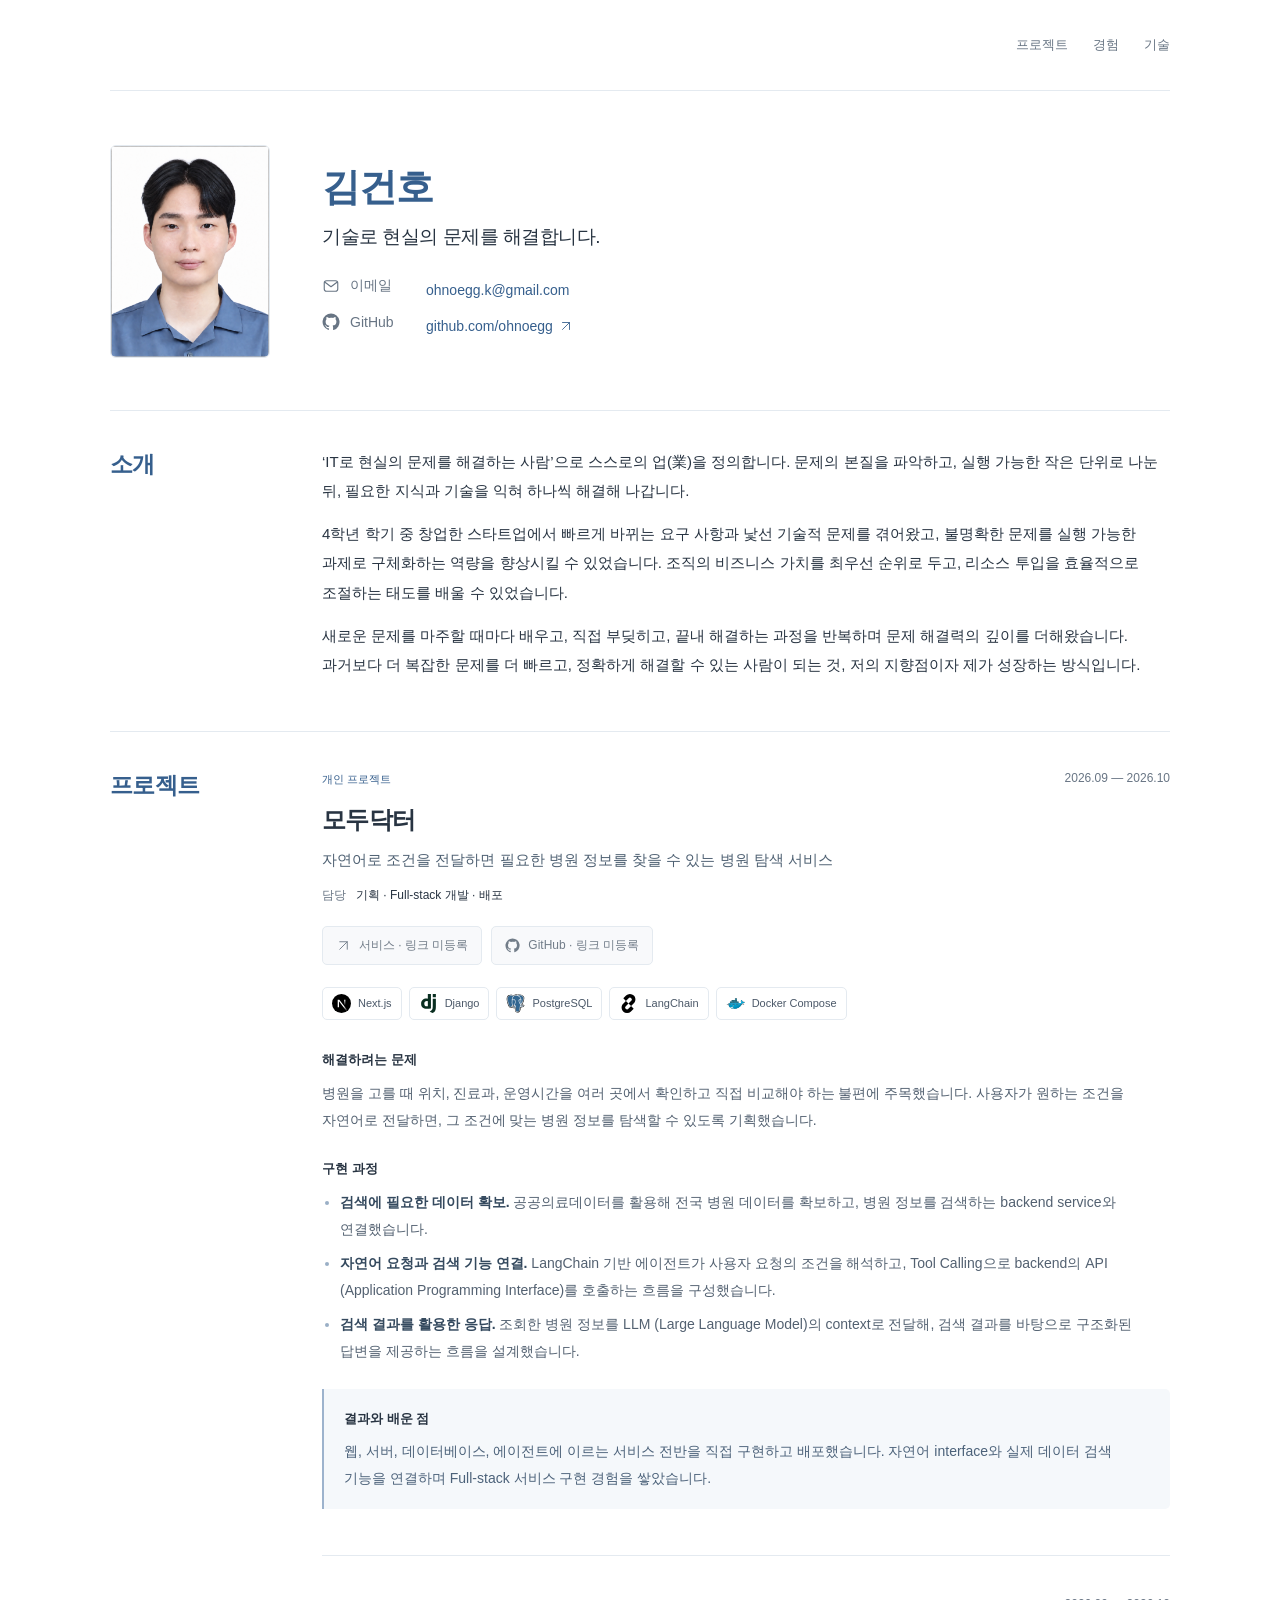
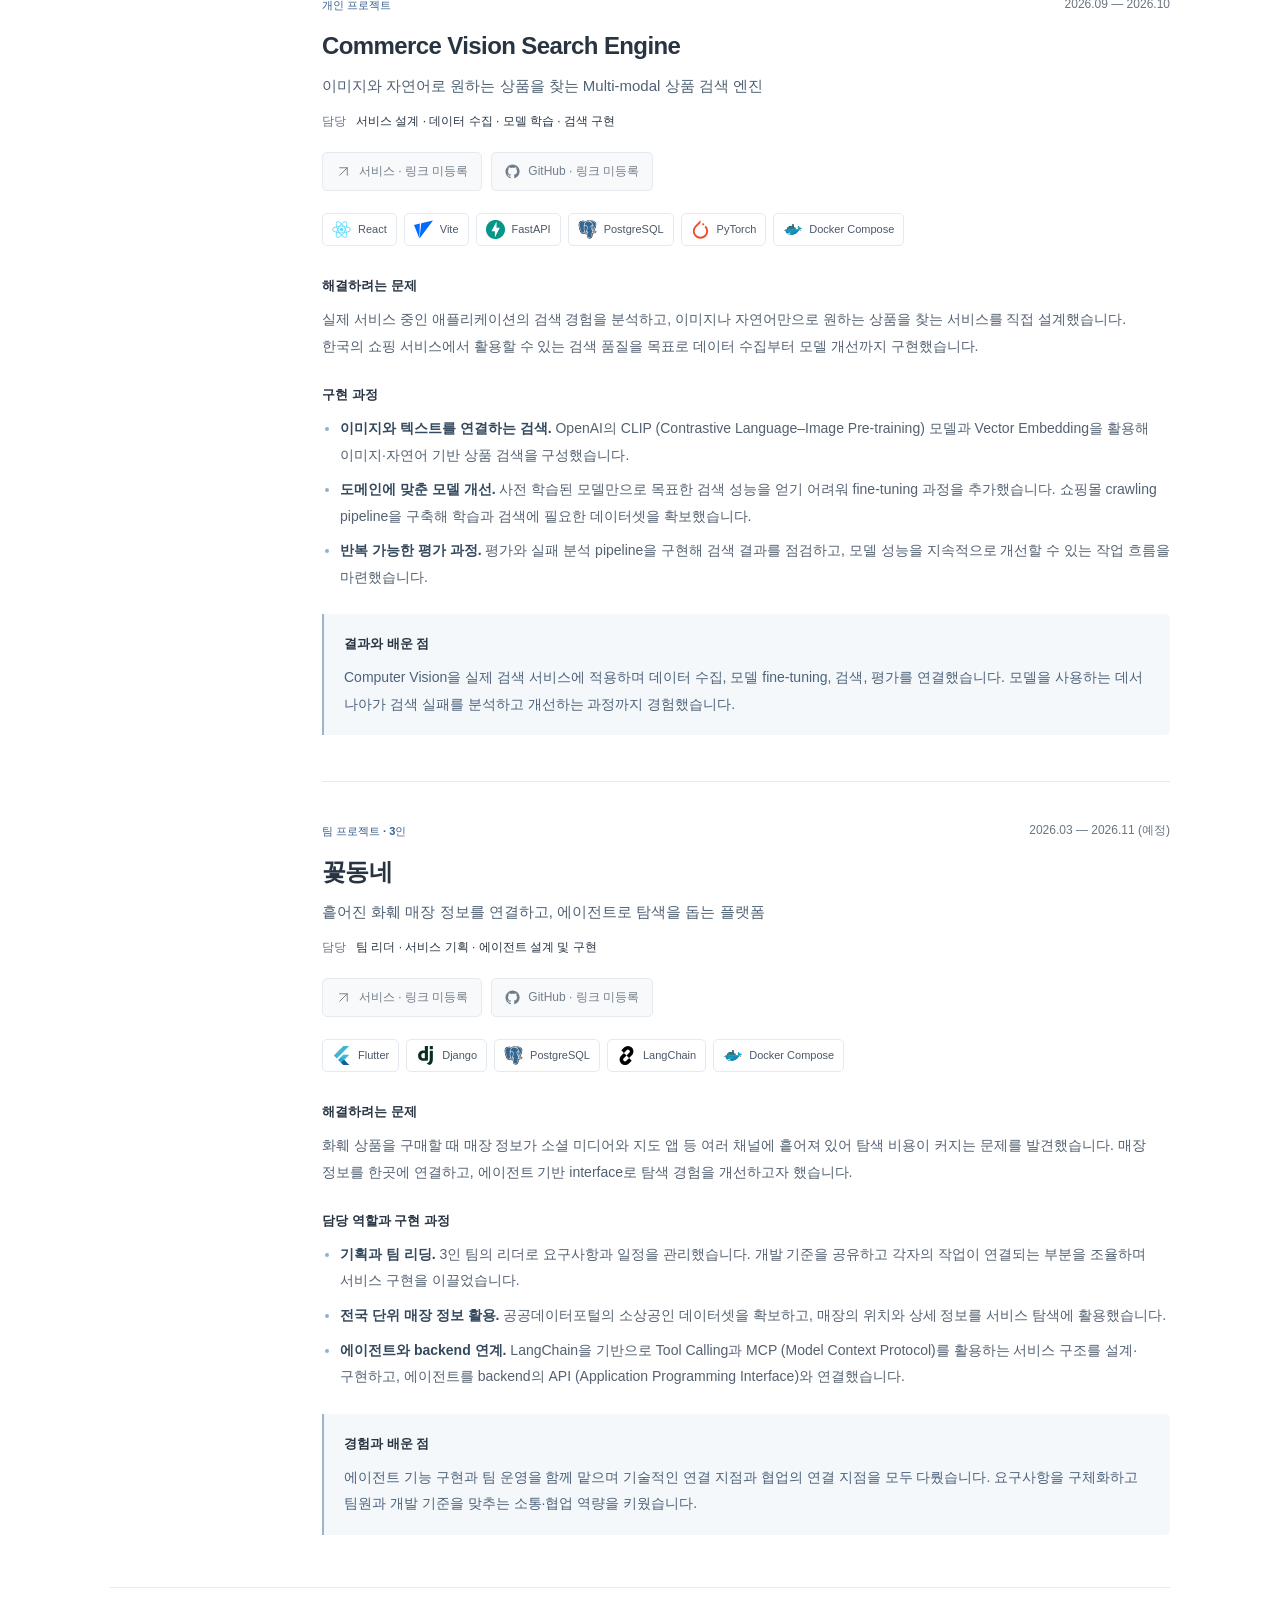
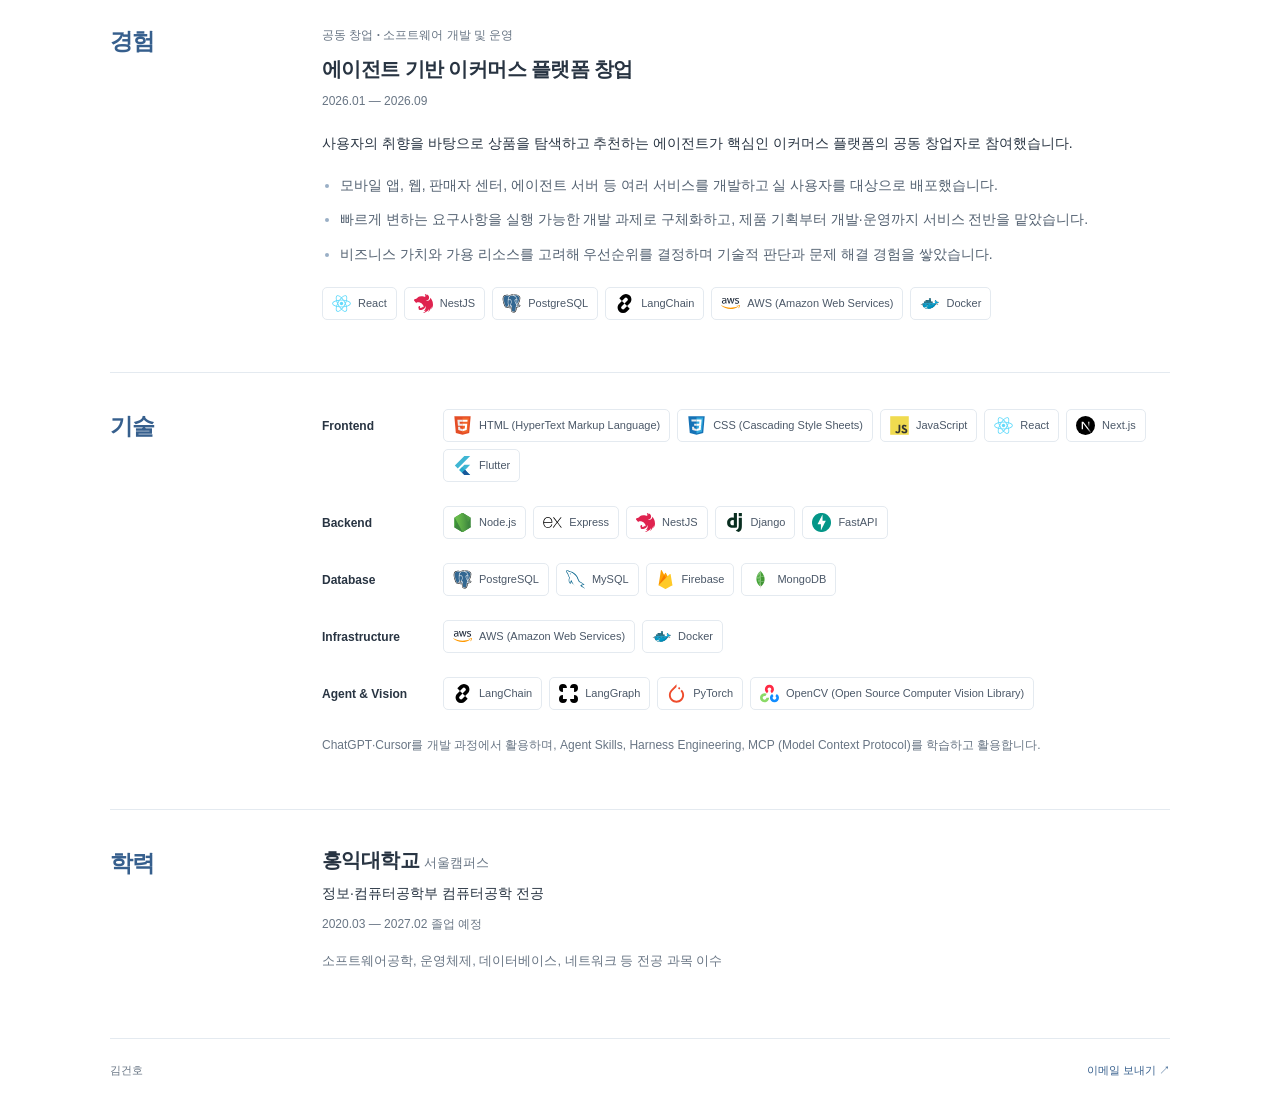
==== index.html @ c2e20d2d "profile update" ====
<!doctype html>
<html lang="ko">
  <head>
    <meta charset="utf-8" />
    <meta name="viewport" content="width=device-width, initial-scale=1" />
    <meta name="description" content="현실의 문제를 기술로 해결하는 개발자 김건호입니다. 모두닥터, Commerce Vision Search Engine, 꽃동네의 구현 과정과 기술 스택을 소개합니다." />
    <meta name="theme-color" content="#ffffff" />
    <title>김건호 | 포트폴리오</title>
    <link rel="stylesheet" href="styles.css" />
    <script src="project-links.js" defer></script>
  </head>
  <body>
    <a class="skip-link" href="#main">본문으로 바로가기</a>
    <svg class="icon-library" xmlns="http://www.w3.org/2000/svg" aria-hidden="true">
      <symbol id="icon-github" viewBox="0 0 24 24">
        <path fill="currentColor" d="M12 .75a11.25 11.25 0 0 0-3.558 21.923c.563.104.769-.244.769-.542 0-.267-.01-.975-.016-1.914-3.13.68-3.791-1.508-3.791-1.508-.512-1.3-1.25-1.646-1.25-1.646-1.023-.7.078-.686.078-.686 1.132.08 1.728 1.162 1.728 1.162 1.006 1.724 2.64 1.226 3.282.937.102-.728.394-1.226.716-1.508-2.498-.284-5.124-1.25-5.124-5.565 0-1.23.44-2.234 1.16-3.021-.116-.285-.503-1.43.11-2.98 0 0 .945-.303 3.095 1.154A10.8 10.8 0 0 1 12 6.177c.955.004 1.917.129 2.817.38 2.148-1.457 3.091-1.154 3.091-1.154.616 1.55.229 2.695.113 2.98.722.787 1.158 1.791 1.158 3.021 0 4.326-2.63 5.278-5.135 5.557.404.35.765 1.041.765 2.098 0 1.516-.014 2.74-.014 3.112 0 .3.203.651.774.541A11.252 11.252 0 0 0 12 .75Z" />
      </symbol>
      <symbol id="icon-arrow" viewBox="0 0 24 24">
        <path d="M6 18 18 6M6 6h12v12" />
      </symbol>
      <symbol id="icon-mail" viewBox="0 0 24 24">
        <rect x="3" y="5" width="18" height="14" rx="3" />
        <path d="m4 7 8 6 8-6" />
      </symbol>
    </svg>


    <header class="site-header container">
      <nav aria-label="주요 섹션">
        <a href="#projects">프로젝트</a>
        <a href="#experience">경험</a>
        <a href="#skills">기술</a>
      </nav>
    </header>
    <main class="container" id="main">
      <section class="profile" aria-labelledby="profile-name">
        <img class="profile-photo" src="profile.png" width="354" height="472" alt="김건호 프로필 사진" fetchpriority="high" />
        <div class="profile-info">
          <h1 id="profile-name">김건호</h1>
          <p class="profile-tagline">기술로 현실의 문제를 해결합니다.</p>
          <dl class="profile-details">
            <div>
              <dt><svg class="icon" aria-hidden="true"><use href="#icon-mail" /></svg>이메일</dt>
              <dd><a href="mailto:ohnoegg.k@gmail.com">ohnoegg.k@gmail.com</a></dd>
            </div>
            <div>
              <dt><svg class="icon icon-github" aria-hidden="true"><use href="#icon-github" /></svg>GitHub</dt>
              <dd><a href="https://github.com/ohnoegg" target="_blank" rel="noopener noreferrer">github.com/ohnoegg<svg class="icon inline-icon" aria-hidden="true"><use href="#icon-arrow" /></svg><span class="sr-only"> (새 탭)</span></a></dd>
            </div>
          </dl>
        </div>
      </section>

      <section class="resume-section" aria-labelledby="intro-title">
        <div class="section-label"><h2 id="intro-title">소개</h2></div>
        <div class="section-content intro-content">
          <p>‘IT로 현실의 문제를 해결하는 사람’으로 스스로의 업(業)을 정의합니다. 문제의 본질을 파악하고, 실행 가능한 작은 단위로 나눈 뒤, 필요한 지식과 기술을 익혀 하나씩 해결해 나갑니다.</p>
          <p>4학년 학기 중 창업한 스타트업에서 빠르게 바뀌는 요구 사항과 낯선 기술적 문제를 겪어왔고, 불명확한 문제를 실행 가능한 과제로 구체화하는 역량을 향상시킬 수 있었습니다. 조직의 비즈니스 가치를 최우선 순위로 두고, 리소스 투입을 효율적으로 조절하는 태도를 배울 수 있었습니다.</p>
          <p>새로운 문제를 마주할 때마다 배우고, 직접 부딪히고, 끝내 해결하는 과정을 반복하며 문제 해결력의 깊이를 더해왔습니다. 과거보다 더 복잡한 문제를 더 빠르고, 정확하게 해결할 수 있는 사람이 되는 것, 저의 지향점이자 제가 성장하는 방식입니다.</p>
        </div>
      </section>

      <section class="resume-section" id="projects" aria-labelledby="projects-title">
        <div class="section-label"><h2 id="projects-title">프로젝트</h2></div>
        <div class="project-list">
          <article class="project" id="modudoctor" aria-labelledby="modudoctor-title">
            <div class="project-meta"><span class="project-type">개인 프로젝트</span><p class="project-period"><time datetime="2026-09">2026.09</time> — <time datetime="2026-10">2026.10</time></p></div>
            <h3 id="modudoctor-title">모두닥터</h3>
            <p class="project-summary">자연어로 조건을 전달하면 필요한 병원 정보를 찾을 수 있는 병원 탐색 서비스</p>
            <p class="project-role"><span>담당</span>기획 · Full-stack 개발 · 배포</p>
            <div class="project-links" data-project-links="modudoctor" role="group" aria-label="모두닥터 관련 링크">
              <span class="link-unavailable" data-link="demo"><svg class="icon" aria-hidden="true"><use href="#icon-arrow" /></svg>서비스 · 링크 미등록</span>
              <span class="link-unavailable" data-link="repository"><svg class="icon icon-github" aria-hidden="true"><use href="#icon-github" /></svg>GitHub · 링크 미등록</span>
            </div>
            <div class="project-stack">
              <ul class="tech-tags" aria-label="사용 기술">
                <li><img src="assets/tech/nextjs.svg" width="20" height="20" alt="" loading="lazy" /><span>Next.js</span></li>
                <li><img src="assets/tech/django.svg" width="20" height="20" alt="" loading="lazy" /><span>Django</span></li>
                <li><img src="assets/tech/postgresql.svg" width="20" height="20" alt="" loading="lazy" /><span>PostgreSQL</span></li>
                <li><img src="assets/tech/langchain.svg" width="20" height="20" alt="" loading="lazy" /><span>LangChain</span></li>
                <li><img src="assets/tech/docker.svg" width="20" height="20" alt="" loading="lazy" /><span>Docker Compose</span></li>
              </ul>
            </div>
            <div class="project-body">
              <div class="project-detail">
                <h4>해결하려는 문제</h4>
                <p>병원을 고를 때 위치, 진료과, 운영시간을 여러 곳에서 확인하고 직접 비교해야 하는 불편에 주목했습니다. 사용자가 원하는 조건을 자연어로 전달하면, 그 조건에 맞는 병원 정보를 탐색할 수 있도록 기획했습니다.</p>
              </div>
              <div class="project-detail">
                <h4>구현 과정</h4>
                <ul class="detail-list">
                  <li><strong>검색에 필요한 데이터 확보.</strong> 공공의료데이터를 활용해 전국 병원 데이터를 확보하고, 병원 정보를 검색하는 backend service와 연결했습니다.</li>
                  <li><strong>자연어 요청과 검색 기능 연결.</strong> LangChain 기반 에이전트가 사용자 요청의 조건을 해석하고, Tool Calling으로 backend의 API (Application Programming Interface)를 호출하는 흐름을 구성했습니다.</li>
                  <li><strong>검색 결과를 활용한 응답.</strong> 조회한 병원 정보를 LLM (Large Language Model)의 context로 전달해, 검색 결과를 바탕으로 구조화된 답변을 제공하는 흐름을 설계했습니다.</li>
                </ul>
              </div>
              <div class="project-outcome">
                <h4>결과와 배운 점</h4>
                <p>웹, 서버, 데이터베이스, 에이전트에 이르는 서비스 전반을 직접 구현하고 배포했습니다. 자연어 interface와 실제 데이터 검색 기능을 연결하며 Full-stack 서비스 구현 경험을 쌓았습니다.</p>
              </div>
            </div>
          </article>

          <article class="project" id="commerce-vision" aria-labelledby="commerce-vision-title">
            <div class="project-meta"><span class="project-type">개인 프로젝트</span><p class="project-period"><time datetime="2026-09">2026.09</time> — <time datetime="2026-10">2026.10</time></p></div>
            <h3 id="commerce-vision-title">Commerce Vision Search Engine</h3>
            <p class="project-summary">이미지와 자연어로 원하는 상품을 찾는 Multi-modal 상품 검색 엔진</p>
            <p class="project-role"><span>담당</span>서비스 설계 · 데이터 수집 · 모델 학습 · 검색 구현</p>
            <div class="project-links" data-project-links="commerce-vision" role="group" aria-label="Commerce Vision Search Engine 관련 링크">
              <span class="link-unavailable" data-link="demo"><svg class="icon" aria-hidden="true"><use href="#icon-arrow" /></svg>서비스 · 링크 미등록</span>
              <span class="link-unavailable" data-link="repository"><svg class="icon icon-github" aria-hidden="true"><use href="#icon-github" /></svg>GitHub · 링크 미등록</span>
            </div>
            <div class="project-stack">
              <ul class="tech-tags" aria-label="사용 기술">
                <li><img src="assets/tech/react.svg" width="20" height="20" alt="" loading="lazy" /><span>React</span></li>
                <li><img src="assets/tech/vite.svg" width="20" height="20" alt="" loading="lazy" /><span>Vite</span></li>
                <li><img src="assets/tech/fastapi.svg" width="20" height="20" alt="" loading="lazy" /><span>FastAPI</span></li>
                <li><img src="assets/tech/postgresql.svg" width="20" height="20" alt="" loading="lazy" /><span>PostgreSQL</span></li>
                <li><img src="assets/tech/pytorch.svg" width="20" height="20" alt="" loading="lazy" /><span>PyTorch</span></li>
                <li><img src="assets/tech/docker.svg" width="20" height="20" alt="" loading="lazy" /><span>Docker Compose</span></li>
              </ul>
            </div>
            <div class="project-body">
              <div class="project-detail">
                <h4>해결하려는 문제</h4>
                <p>실제 서비스 중인 애플리케이션의 검색 경험을 분석하고, 이미지나 자연어만으로 원하는 상품을 찾는 서비스를 직접 설계했습니다. 한국의 쇼핑 서비스에서 활용할 수 있는 검색 품질을 목표로 데이터 수집부터 모델 개선까지 구현했습니다.</p>
              </div>
              <div class="project-detail">
                <h4>구현 과정</h4>
                <ul class="detail-list">
                  <li><strong>이미지와 텍스트를 연결하는 검색.</strong> OpenAI의 CLIP (Contrastive Language–Image Pre-training) 모델과 Vector Embedding을 활용해 이미지·자연어 기반 상품 검색을 구성했습니다.</li>
                  <li><strong>도메인에 맞춘 모델 개선.</strong> 사전 학습된 모델만으로 목표한 검색 성능을 얻기 어려워 fine-tuning 과정을 추가했습니다. 쇼핑몰 crawling pipeline을 구축해 학습과 검색에 필요한 데이터셋을 확보했습니다.</li>
                  <li><strong>반복 가능한 평가 과정.</strong> 평가와 실패 분석 pipeline을 구현해 검색 결과를 점검하고, 모델 성능을 지속적으로 개선할 수 있는 작업 흐름을 마련했습니다.</li>
                </ul>
              </div>
              <div class="project-outcome">
                <h4>결과와 배운 점</h4>
                <p>Computer Vision을 실제 검색 서비스에 적용하며 데이터 수집, 모델 fine-tuning, 검색, 평가를 연결했습니다. 모델을 사용하는 데서 나아가 검색 실패를 분석하고 개선하는 과정까지 경험했습니다.</p>
              </div>
            </div>
          </article>

          <article class="project" id="kkotdongnae" aria-labelledby="kkotdongnae-title">
            <div class="project-meta"><span class="project-type">팀 프로젝트 · 3인</span><p class="project-period"><time datetime="2026-03">2026.03</time> — <time datetime="2026-11">2026.11</time> <span>(예정)</span></p></div>
            <h3 id="kkotdongnae-title">꽃동네</h3>
            <p class="project-summary">흩어진 화훼 매장 정보를 연결하고, 에이전트로 탐색을 돕는 플랫폼</p>
            <p class="project-role"><span>담당</span>팀 리더 · 서비스 기획 · 에이전트 설계 및 구현</p>
            <div class="project-links" data-project-links="kkotdongnae" role="group" aria-label="꽃동네 관련 링크">
              <span class="link-unavailable" data-link="demo"><svg class="icon" aria-hidden="true"><use href="#icon-arrow" /></svg>서비스 · 링크 미등록</span>
              <span class="link-unavailable" data-link="repository"><svg class="icon icon-github" aria-hidden="true"><use href="#icon-github" /></svg>GitHub · 링크 미등록</span>
            </div>
            <div class="project-stack">
              <ul class="tech-tags" aria-label="사용 기술">
                <li><img src="assets/tech/flutter.svg" width="20" height="20" alt="" loading="lazy" /><span>Flutter</span></li>
                <li><img src="assets/tech/django.svg" width="20" height="20" alt="" loading="lazy" /><span>Django</span></li>
                <li><img src="assets/tech/postgresql.svg" width="20" height="20" alt="" loading="lazy" /><span>PostgreSQL</span></li>
                <li><img src="assets/tech/langchain.svg" width="20" height="20" alt="" loading="lazy" /><span>LangChain</span></li>
                <li><img src="assets/tech/docker.svg" width="20" height="20" alt="" loading="lazy" /><span>Docker Compose</span></li>
              </ul>
            </div>
            <div class="project-body">
              <div class="project-detail">
                <h4>해결하려는 문제</h4>
                <p>화훼 상품을 구매할 때 매장 정보가 소셜 미디어와 지도 앱 등 여러 채널에 흩어져 있어 탐색 비용이 커지는 문제를 발견했습니다. 매장 정보를 한곳에 연결하고, 에이전트 기반 interface로 탐색 경험을 개선하고자 했습니다.</p>
              </div>
              <div class="project-detail">
                <h4>담당 역할과 구현 과정</h4>
                <ul class="detail-list">
                  <li><strong>기획과 팀 리딩.</strong> 3인 팀의 리더로 요구사항과 일정을 관리했습니다. 개발 기준을 공유하고 각자의 작업이 연결되는 부분을 조율하며 서비스 구현을 이끌었습니다.</li>
                  <li><strong>전국 단위 매장 정보 활용.</strong> 공공데이터포털의 소상공인 데이터셋을 확보하고, 매장의 위치와 상세 정보를 서비스 탐색에 활용했습니다.</li>
                  <li><strong>에이전트와 backend 연계.</strong> LangChain을 기반으로 Tool Calling과 MCP (Model Context Protocol)를 활용하는 서비스 구조를 설계·구현하고, 에이전트를 backend의 API (Application Programming Interface)와 연결했습니다.</li>
                </ul>
              </div>
              <div class="project-outcome">
                <h4>경험과 배운 점</h4>
                <p>에이전트 기능 구현과 팀 운영을 함께 맡으며 기술적인 연결 지점과 협업의 연결 지점을 모두 다뤘습니다. 요구사항을 구체화하고 팀원과 개발 기준을 맞추는 소통·협업 역량을 키웠습니다.</p>
              </div>
            </div>
          </article>
        </div>
      </section>

      <section class="resume-section" id="experience" aria-labelledby="experience-title">
        <div class="section-label"><h2 id="experience-title">경험</h2></div>
        <article class="experience-content">
          <p class="experience-role">공동 창업 · 소프트웨어 개발 및 운영</p>
          <h3>에이전트 기반 이커머스 플랫폼 창업</h3>
          <p class="entry-period"><time datetime="2026-01">2026.01</time> — <time datetime="2026-09">2026.09</time></p>
          <p>사용자의 취향을 바탕으로 상품을 탐색하고 추천하는 에이전트가 핵심인 이커머스 플랫폼의 공동 창업자로 참여했습니다.</p>
          <ul class="detail-list">
            <li>모바일 앱, 웹, 판매자 센터, 에이전트 서버 등 여러 서비스를 개발하고 실 사용자를 대상으로 배포했습니다.</li>
            <li>빠르게 변하는 요구사항을 실행 가능한 개발 과제로 구체화하고, 제품 기획부터 개발·운영까지 서비스 전반을 맡았습니다.</li>
            <li>비즈니스 가치와 가용 리소스를 고려해 우선순위를 결정하며 기술적 판단과 문제 해결 경험을 쌓았습니다.</li>
          </ul>
              <ul class="tech-tags" aria-label="사용 기술">
                <li><img src="assets/tech/react.svg" width="20" height="20" alt="" loading="lazy" /><span>React</span></li>
                <li><img src="assets/tech/nestjs.svg" width="20" height="20" alt="" loading="lazy" /><span>NestJS</span></li>
                <li><img src="assets/tech/postgresql.svg" width="20" height="20" alt="" loading="lazy" /><span>PostgreSQL</span></li>
                <li><img src="assets/tech/langchain.svg" width="20" height="20" alt="" loading="lazy" /><span>LangChain</span></li>
                <li><img src="assets/tech/aws.svg" width="20" height="20" alt="" loading="lazy" /><span>AWS (Amazon Web Services)</span></li>
                <li><img src="assets/tech/docker.svg" width="20" height="20" alt="" loading="lazy" /><span>Docker</span></li>
              </ul>
        </article>
      </section>

      <section class="resume-section" id="skills" aria-labelledby="skills-title">
        <div class="section-label"><h2 id="skills-title">기술</h2></div>
        <div>
          <dl class="skill-list">
          <div>
            <dt>Frontend</dt>
            <dd>
              <ul class="tech-tags" aria-label="Frontend 기술">
                <li><img src="assets/tech/html.svg" width="20" height="20" alt="" loading="lazy" /><span>HTML (HyperText Markup Language)</span></li>
                <li><img src="assets/tech/css.svg" width="20" height="20" alt="" loading="lazy" /><span>CSS (Cascading Style Sheets)</span></li>
                <li><img src="assets/tech/javascript.svg" width="20" height="20" alt="" loading="lazy" /><span>JavaScript</span></li>
                <li><img src="assets/tech/react.svg" width="20" height="20" alt="" loading="lazy" /><span>React</span></li>
                <li><img src="assets/tech/nextjs.svg" width="20" height="20" alt="" loading="lazy" /><span>Next.js</span></li>
                <li><img src="assets/tech/flutter.svg" width="20" height="20" alt="" loading="lazy" /><span>Flutter</span></li>
              </ul>
            </dd>
          </div>
          <div>
            <dt>Backend</dt>
            <dd>
              <ul class="tech-tags" aria-label="Backend 기술">
                <li><img src="assets/tech/nodejs.svg" width="20" height="20" alt="" loading="lazy" /><span>Node.js</span></li>
                <li><img src="assets/tech/express.svg" width="20" height="20" alt="" loading="lazy" /><span>Express</span></li>
                <li><img src="assets/tech/nestjs.svg" width="20" height="20" alt="" loading="lazy" /><span>NestJS</span></li>
                <li><img src="assets/tech/django.svg" width="20" height="20" alt="" loading="lazy" /><span>Django</span></li>
                <li><img src="assets/tech/fastapi.svg" width="20" height="20" alt="" loading="lazy" /><span>FastAPI</span></li>
              </ul>
            </dd>
          </div>
          <div>
            <dt>Database</dt>
            <dd>
              <ul class="tech-tags" aria-label="Database 기술">
                <li><img src="assets/tech/postgresql.svg" width="20" height="20" alt="" loading="lazy" /><span>PostgreSQL</span></li>
                <li><img src="assets/tech/mysql.svg" width="20" height="20" alt="" loading="lazy" /><span>MySQL</span></li>
                <li><img src="assets/tech/firebase.svg" width="20" height="20" alt="" loading="lazy" /><span>Firebase</span></li>
                <li><img src="assets/tech/mongodb.svg" width="20" height="20" alt="" loading="lazy" /><span>MongoDB</span></li>
              </ul>
            </dd>
          </div>
          <div>
            <dt>Infrastructure</dt>
            <dd>
              <ul class="tech-tags" aria-label="Infrastructure 기술">
                <li><img src="assets/tech/aws.svg" width="20" height="20" alt="" loading="lazy" /><span>AWS (Amazon Web Services)</span></li>
                <li><img src="assets/tech/docker.svg" width="20" height="20" alt="" loading="lazy" /><span>Docker</span></li>
              </ul>
            </dd>
          </div>
          <div>
            <dt>Agent & Vision</dt>
            <dd>
              <ul class="tech-tags" aria-label="Agent & Vision 기술">
                <li><img src="assets/tech/langchain.svg" width="20" height="20" alt="" loading="lazy" /><span>LangChain</span></li>
                <li><img src="assets/tech/langgraph.svg" width="20" height="20" alt="" loading="lazy" /><span>LangGraph</span></li>
                <li><img src="assets/tech/pytorch.svg" width="20" height="20" alt="" loading="lazy" /><span>PyTorch</span></li>
                <li><img src="assets/tech/opencv.svg" width="20" height="20" alt="" loading="lazy" /><span>OpenCV (Open Source Computer Vision Library)</span></li>
              </ul>
            </dd>
          </div>
          </dl>
          <p class="skill-note">ChatGPT·Cursor를 개발 과정에서 활용하며, Agent Skills, Harness Engineering, MCP (Model Context Protocol)를 학습하고 활용합니다.</p>
        </div>
      </section>

      <section class="resume-section" aria-labelledby="education-title">
        <div class="section-label"><h2 id="education-title">학력</h2></div>
        <div class="education-content">
          <h3>홍익대학교 <span class="education-campus">서울캠퍼스</span></h3>
          <p>정보·컴퓨터공학부 컴퓨터공학 전공</p>
          <p class="entry-period"><time datetime="2020-03">2020.03</time> — <time datetime="2027-02">2027.02</time> 졸업 예정</p>
          <p class="coursework">소프트웨어공학, 운영체제, 데이터베이스, 네트워크 등 전공 과목 이수</p>
        </div>
      </section>
    </main>
    <footer class="site-footer container"><span>김건호</span><a href="mailto:ohnoegg.k@gmail.com">이메일 보내기 <span aria-hidden="true">↗</span></a></footer>
  </body>
</html>
---- styles.css ----
:root {
  color-scheme: light;
  --text: #283442;
  --muted: #687584;
  --accent: #365f8d;
  --line: #e4eaf0;
  --soft: #f5f8fb;
  --label-width: 160px;
  --column-gap: 52px;
  font-family: -apple-system, BlinkMacSystemFont, "Apple SD Gothic Neo", "Noto Sans KR", "Segoe UI", sans-serif;
  -webkit-font-smoothing: antialiased;
}

* { box-sizing: border-box; }
html { scroll-behavior: smooth; scroll-padding-top: 32px; }
body { margin: 0; background: #fff; color: var(--text); }
a { color: var(--accent); text-decoration: none; }
a:hover { text-decoration: underline; text-underline-offset: 4px; }
:focus-visible { outline: 2px solid var(--accent); outline-offset: 5px; border-radius: 3px; }
h1, h2, h3, h4, p, dl, dd { margin: 0; }
svg, img { display: block; }
.container { width: min(1060px, calc(100% - 80px)); margin-inline: auto; }
.icon-library { position: absolute; width: 0; height: 0; overflow: hidden; }
.icon { width: 18px; height: 18px; flex-shrink: 0; fill: none; stroke: currentColor; stroke-width: 1.5; stroke-linecap: round; stroke-linejoin: round; }
.icon-github { stroke: none; }
.inline-icon { display: inline-block; width: 14px; height: 14px; margin-left: 6px; vertical-align: -2px; }
.sr-only { position: absolute; width: 1px; height: 1px; padding: 0; margin: -1px; overflow: hidden; clip: rect(0, 0, 0, 0); white-space: nowrap; border: 0; }
.skip-link { position: absolute; top: 12px; left: 12px; z-index: 2; padding: 12px 18px; background: var(--text); color: white; transform: translateY(-200%); }
.skip-link:focus { transform: translateY(0); }

/* 기존의 흰 배경과 푸른 강조색을 유지하며 섹션 탐색을 제공합니다. */
.site-header { display: flex; align-items: center; justify-content: flex-end; gap: 20px; padding-block: 28px; border-bottom: 1px solid var(--line); font-size: 13px; }
.site-header nav { display: flex; gap: 25px; }
.site-header nav a { color: var(--muted); padding-block: 8px; }
.site-header nav a:hover { color: var(--accent); }
.profile { display: grid; grid-template-columns: var(--label-width) minmax(0, 1fr); align-items: center; gap: var(--column-gap); margin-top: 54px; }
.profile-photo { width: 100%; height: auto; border-radius: 6px; border: 1px solid var(--line); }
h1 { color: var(--accent); font-size: 38px; font-weight: 650; letter-spacing: -1.2px; line-height: 1.3; }
.profile-tagline { margin-top: 9px; font-size: 19px; font-weight: 500; letter-spacing: -.5px; line-height: 1.6; word-break: keep-all; }
.profile-details { display: grid; gap: 7px; margin-top: 21px; font-size: 14px; line-height: 1.8; }
.profile-details > div { display: grid; grid-template-columns: 90px minmax(0, 1fr); gap: 14px; align-items: baseline; }
.profile-details dt { display: flex; align-items: center; gap: 10px; color: var(--muted); }
.profile-details dd { min-width: 0; overflow-wrap: anywhere; }
.profile-details a { display: inline-block; }

/* 항목명을 왼쪽에 배치하는 이력서 구조입니다. */
.resume-section { display: grid; grid-template-columns: var(--label-width) minmax(0, 1fr); gap: var(--column-gap); margin-top: 52px; padding-top: 36px; border-top: 1px solid var(--line); }
h2 { color: var(--accent); font-size: 23px; line-height: 1.5; font-weight: 600; letter-spacing: -.6px; }
.section-content { font-size: 15px; line-height: 1.95; word-break: keep-all; overflow-wrap: anywhere; }
.intro-content p + p { margin-top: 14px; }

/* 프로젝트: 역할과 링크를 먼저 보여주고 구현 근거를 아래에 정리합니다. */
.project-list, .resume-section > div, .experience-content { min-width: 0; }
.project + .project { margin-top: 46px; padding-top: 38px; border-top: 1px solid var(--line); }
.project-meta { display: flex; align-items: center; justify-content: space-between; gap: 8px 16px; flex-wrap: wrap; margin-bottom: 13px; }
.project-type { color: var(--accent); font-size: 11px; font-weight: 550; }
.project-period, .entry-period { color: var(--muted); font-size: 12px; line-height: 1.8; }
.project-period { font-variant-numeric: tabular-nums; }
h3 { font-size: 24px; line-height: 1.4; font-weight: 650; letter-spacing: -.6px; overflow-wrap: anywhere; }
.project-summary { margin-top: 9px; color: #4f6173; font-size: 15px; line-height: 1.8; word-break: keep-all; overflow-wrap: anywhere; }
.project-role { margin-top: 12px; font-size: 12px; line-height: 1.8; word-break: keep-all; }
.project-role > span { margin-right: 10px; color: var(--muted); }
.project-links { display: flex; flex-wrap: wrap; gap: 9px; margin-top: 20px; }
.project-link, .link-unavailable { display: inline-flex; align-items: center; gap: 8px; padding: 9px 13px; border: 1px solid var(--line); border-radius: 5px; font-size: 12px; line-height: 1.6; }
.project-link { border-color: #cad7e6; color: var(--accent); font-weight: 550; }
.project-link:hover { background: #edf3f9; border-color: var(--accent); text-decoration: none; }
.link-unavailable { background: #f8f9fb; color: #727d89; }
.project-links .icon { width: 15px; height: 15px; }
.project-stack { margin-top: 22px; }
.project-stack .tech-tags { margin-top: 0; }
.tech-tags { display: flex; flex-wrap: wrap; gap: 7px; padding: 0; margin: 10px 0 0; list-style: none; }
.tech-tags li { display: inline-flex; align-items: center; gap: 7px; min-width: 0; max-width: 100%; padding: 6px 9px; border: 1px solid var(--line); border-radius: 5px; background: #fff; color: #4b5868; font-size: 11px; line-height: 1.6; }
.tech-tags img { width: 19px; height: 19px; object-fit: contain; flex: 0 0 auto; }
.tech-tags span { overflow-wrap: anywhere; }
.project-body { display: grid; gap: 24px; margin-top: 28px; font-size: 14px; line-height: 1.9; word-break: keep-all; overflow-wrap: anywhere; }
.project-body h4 { margin-bottom: 7px; color: var(--text); font-size: 13px; font-weight: 650; }
.project-detail p, .detail-list { color: #536171; }
.detail-list { padding-left: 18px; margin: 0; }
.detail-list li + li { margin-top: 8px; }
.detail-list li::marker { color: #9aafc6; }
.detail-list strong { font-weight: 600; color: #34495e; }
.project-outcome { padding: 18px 20px; background: var(--soft); border-left: 2px solid #9db3cd; border-radius: 0 5px 5px 0; }
.project-outcome p { color: #4c627a; }

.experience-content { font-size: 14px; line-height: 1.9; word-break: keep-all; overflow-wrap: anywhere; }
.experience-role { margin-bottom: 8px; color: var(--muted); font-size: 12px; font-weight: 550; }
.experience-content h3 { font-size: 20px; }
.experience-content .entry-period { margin-top: 8px; }
.experience-content > p:not(.experience-role, .entry-period) { margin-top: 18px; }
.experience-content .detail-list { margin-top: 15px; }
.experience-content .tech-tags { margin-top: 20px; }
.skill-list { display: grid; gap: 24px; }
.skill-list > div { display: grid; grid-template-columns: 105px minmax(0, 1fr); gap: 16px; align-items: start; }
.skill-list dt { padding-top: 7px; font-size: 12px; font-weight: 550; line-height: 1.8; }
.skill-list .tech-tags { margin-top: 0; }
.skill-note { margin-top: 24px; color: var(--muted); font-size: 12px; line-height: 1.9; word-break: keep-all; overflow-wrap: anywhere; }
.education-content { font-size: 14px; line-height: 1.9; }
.education-content h3 { font-size: 20px; margin-bottom: 6px; }
.education-campus { color: var(--muted); font-size: 13px; font-weight: 400; letter-spacing: 0; }
.education-content .entry-period { margin-top: 7px; }
.coursework { margin-top: 14px; color: var(--muted); font-size: 13px; word-break: keep-all; }
.site-footer { display: flex; align-items: center; justify-content: space-between; gap: 15px; margin-top: 64px; padding-block: 24px 36px; border-top: 1px solid var(--line); color: var(--muted); font-size: 11px; }

@media (max-width: 850px) {
  :root { --label-width: 132px; --column-gap: 32px; }
  .container { width: calc(100% - 48px); }
  .profile { margin-top: 36px; }
  h1 { font-size: 32px; }
  .profile-tagline { font-size: 17px; }
  .resume-section { margin-top: 38px; padding-top: 30px; }
  .skill-list > div { grid-template-columns: 1fr; gap: 8px; }
}

@media (max-width: 600px) {
  html { scroll-padding-top: 20px; }
  .container { width: calc(100% - 40px); }
  .site-header { padding-block: 17px; font-size: 12px; gap: 10px; }
  .site-header nav { gap: 18px; }
  .profile { grid-template-columns: 1fr; gap: 22px; }
  .profile-photo { width: 108px; }
  h1 { font-size: 32px; }
  .profile-tagline { font-size: 18px; }
  .profile-details { margin-top: 17px; font-size: 13px; }
  .profile-details > div { grid-template-columns: 78px minmax(0, 1fr); gap: 8px; }
  .resume-section { grid-template-columns: 1fr; gap: 24px; }
  h2 { font-size: 22px; }
  .section-content { font-size: 14px; }
  h3 { font-size: 23px; }
  .project-meta { align-items: flex-start; }
  .project-period { font-size: 11px; }
  .project-role { font-size: 11px; }
  .project-links { gap: 7px; }
  .project-link, .link-unavailable { padding: 9px 10px; font-size: 11px; }
  .project-body { font-size: 13px; line-height: 1.95; }
  .project-outcome { padding: 15px 16px; }
  .tech-tags li { font-size: 10px; }
  .tech-tags img { width: 17px; height: 17px; }
  .skill-list { gap: 18px; }
  .site-footer { align-items: flex-start; font-size: 10px; margin-top: 44px; }
}

@media (prefers-reduced-motion: reduce) {
  html { scroll-behavior: auto; }
}

@media print {
  .container { width: 100%; }
  .site-header, .skip-link, .site-footer { display: none; }
  .profile { margin-top: 0; }
  .resume-section { gap: 24px; margin-top: 28px; padding-top: 24px; }
  .project-detail, .project-outcome, .project-stack { break-inside: avoid; }
  .project-link, .link-unavailable, .tech-tags li { print-color-adjust: exact; }
  a { color: inherit; }
}
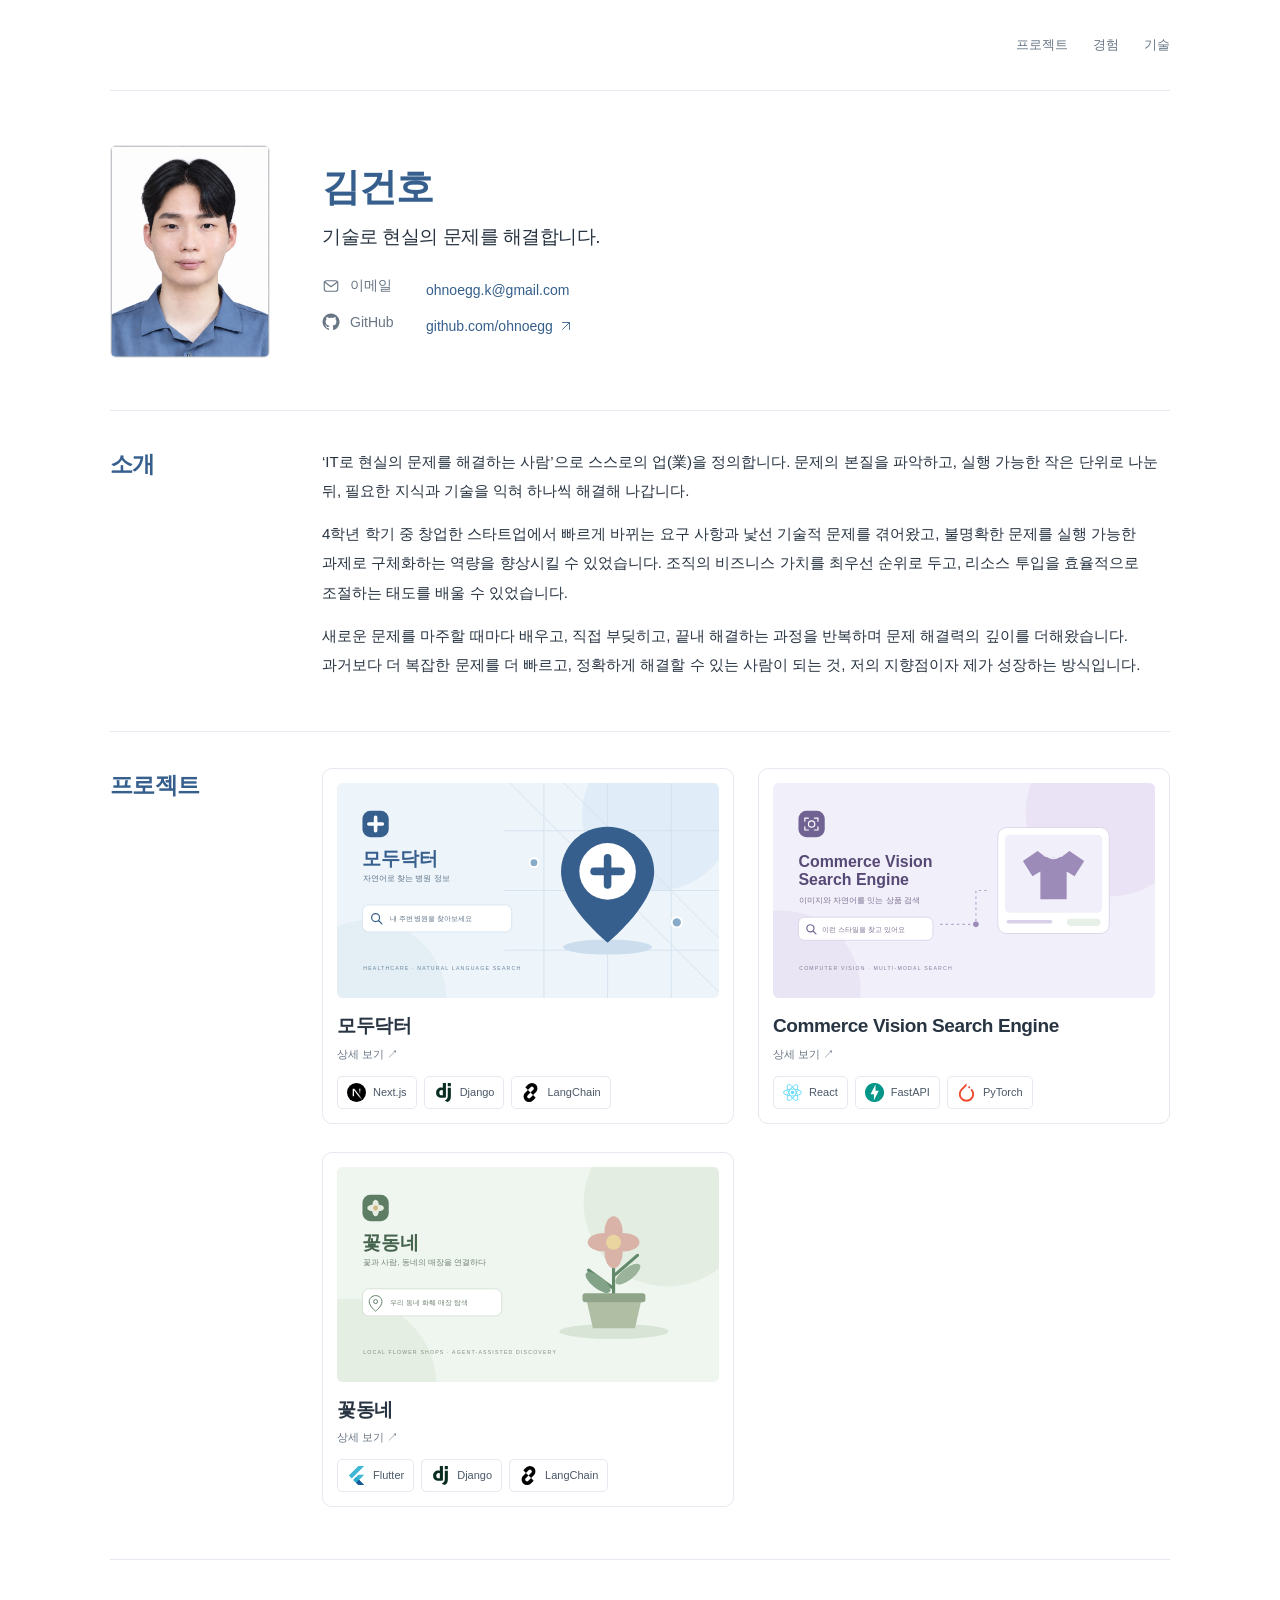
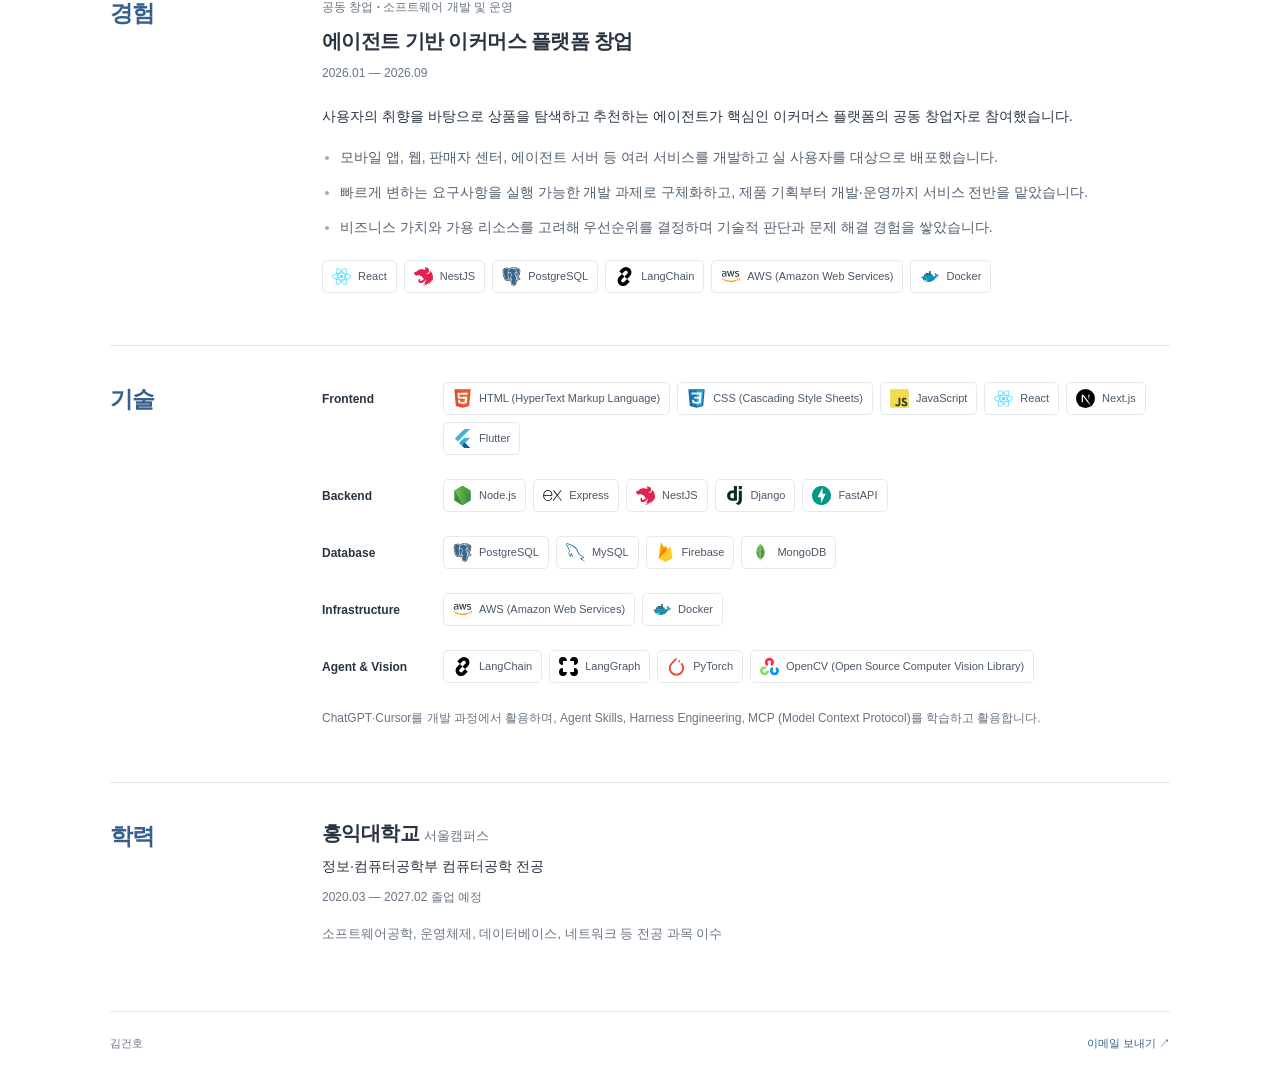
==== commit a5c21fe2: "Add project detail pages, technology links, and public data attribution" ====
--- a/index.html
+++ b/index.html
@@ -63,119 +63,49 @@
       <section class="resume-section" id="projects" aria-labelledby="projects-title">
         <div class="section-label"><h2 id="projects-title">프로젝트</h2></div>
         <div class="project-list">
-          <article class="project" id="modudoctor" aria-labelledby="modudoctor-title">
-            <div class="project-meta"><span class="project-type">개인 프로젝트</span><p class="project-period"><time datetime="2026-09">2026.09</time> — <time datetime="2026-10">2026.10</time></p></div>
-            <h3 id="modudoctor-title">모두닥터</h3>
-            <p class="project-summary">자연어로 조건을 전달하면 필요한 병원 정보를 찾을 수 있는 병원 탐색 서비스</p>
-            <p class="project-role"><span>담당</span>기획 · Full-stack 개발 · 배포</p>
-            <div class="project-links" data-project-links="modudoctor" role="group" aria-label="모두닥터 관련 링크">
-              <span class="link-unavailable" data-link="demo"><svg class="icon" aria-hidden="true"><use href="#icon-arrow" /></svg>서비스 · 링크 미등록</span>
-              <span class="link-unavailable" data-link="repository"><svg class="icon icon-github" aria-hidden="true"><use href="#icon-github" /></svg>GitHub · 링크 미등록</span>
-            </div>
-            <div class="project-stack">
-              <ul class="tech-tags" aria-label="사용 기술">
-                <li><img src="assets/tech/nextjs.svg" width="20" height="20" alt="" loading="lazy" /><span>Next.js</span></li>
-                <li><img src="assets/tech/django.svg" width="20" height="20" alt="" loading="lazy" /><span>Django</span></li>
-                <li><img src="assets/tech/postgresql.svg" width="20" height="20" alt="" loading="lazy" /><span>PostgreSQL</span></li>
-                <li><img src="assets/tech/langchain.svg" width="20" height="20" alt="" loading="lazy" /><span>LangChain</span></li>
-                <li><img src="assets/tech/docker.svg" width="20" height="20" alt="" loading="lazy" /><span>Docker Compose</span></li>
-              </ul>
-            </div>
-            <div class="project-body">
-              <div class="project-detail">
-                <h4>해결하려는 문제</h4>
-                <p>병원을 고를 때 위치, 진료과, 운영시간을 여러 곳에서 확인하고 직접 비교해야 하는 불편에 주목했습니다. 사용자가 원하는 조건을 자연어로 전달하면, 그 조건에 맞는 병원 정보를 탐색할 수 있도록 기획했습니다.</p>
+          <article class="project-card" id="modudoctor" aria-labelledby="modudoctor-title">
+            <a class="project-card-link" href="projects/modudoctor/" aria-labelledby="modudoctor-title modudoctor-more">
+              <img class="project-thumbnail" src="assets/projects/modudoctor.svg" width="960" height="540" alt="" loading="lazy" />
+              <div class="project-card-heading">
+                <h3 id="modudoctor-title">모두닥터</h3>
+                <span class="project-card-more" id="modudoctor-more">상세 보기 <span aria-hidden="true">↗</span></span>
               </div>
-              <div class="project-detail">
-                <h4>구현 과정</h4>
-                <ul class="detail-list">
-                  <li><strong>검색에 필요한 데이터 확보.</strong> 공공의료데이터를 활용해 전국 병원 데이터를 확보하고, 병원 정보를 검색하는 backend service와 연결했습니다.</li>
-                  <li><strong>자연어 요청과 검색 기능 연결.</strong> LangChain 기반 에이전트가 사용자 요청의 조건을 해석하고, Tool Calling으로 backend의 API (Application Programming Interface)를 호출하는 흐름을 구성했습니다.</li>
-                  <li><strong>검색 결과를 활용한 응답.</strong> 조회한 병원 정보를 LLM (Large Language Model)의 context로 전달해, 검색 결과를 바탕으로 구조화된 답변을 제공하는 흐름을 설계했습니다.</li>
-                </ul>
+            </a>
+            <ul class="tech-tags" aria-label="모두닥터 주요 기술">
+                  <li><a href="https://nextjs.org/" target="_blank" rel="noopener noreferrer"><img src="assets/tech/nextjs.svg" width="20" height="20" alt="" loading="lazy" /><span>Next.js</span><span class="sr-only"> 공식 홈페이지 (새 탭)</span></a></li>
+                  <li><a href="https://www.djangoproject.com/" target="_blank" rel="noopener noreferrer"><img src="assets/tech/django.svg" width="20" height="20" alt="" loading="lazy" /><span>Django</span><span class="sr-only"> 공식 홈페이지 (새 탭)</span></a></li>
+                  <li><a href="https://www.langchain.com/" target="_blank" rel="noopener noreferrer"><img src="assets/tech/langchain.svg" width="20" height="20" alt="" loading="lazy" /><span>LangChain</span><span class="sr-only"> 공식 홈페이지 (새 탭)</span></a></li>
+            </ul>
+          </article>
+
+          <article class="project-card" id="commerce-vision" aria-labelledby="commerce-vision-title">
+            <a class="project-card-link" href="projects/commerce-vision/" aria-labelledby="commerce-vision-title commerce-vision-more">
+              <img class="project-thumbnail" src="assets/projects/commerce-vision.svg" width="960" height="540" alt="" loading="lazy" />
+              <div class="project-card-heading">
+                <h3 id="commerce-vision-title">Commerce Vision Search Engine</h3>
+                <span class="project-card-more" id="commerce-vision-more">상세 보기 <span aria-hidden="true">↗</span></span>
               </div>
-              <div class="project-outcome">
-                <h4>결과와 배운 점</h4>
-                <p>웹, 서버, 데이터베이스, 에이전트에 이르는 서비스 전반을 직접 구현하고 배포했습니다. 자연어 interface와 실제 데이터 검색 기능을 연결하며 Full-stack 서비스 구현 경험을 쌓았습니다.</p>
+            </a>
+            <ul class="tech-tags" aria-label="Commerce Vision Search Engine 주요 기술">
+                  <li><a href="https://react.dev/" target="_blank" rel="noopener noreferrer"><img src="assets/tech/react.svg" width="20" height="20" alt="" loading="lazy" /><span>React</span><span class="sr-only"> 공식 홈페이지 (새 탭)</span></a></li>
+                  <li><a href="https://fastapi.tiangolo.com/" target="_blank" rel="noopener noreferrer"><img src="assets/tech/fastapi.svg" width="20" height="20" alt="" loading="lazy" /><span>FastAPI</span><span class="sr-only"> 공식 홈페이지 (새 탭)</span></a></li>
+                  <li><a href="https://pytorch.org/" target="_blank" rel="noopener noreferrer"><img src="assets/tech/pytorch.svg" width="20" height="20" alt="" loading="lazy" /><span>PyTorch</span><span class="sr-only"> 공식 홈페이지 (새 탭)</span></a></li>
+            </ul>
+          </article>
+
+          <article class="project-card" id="kkotdongnae" aria-labelledby="kkotdongnae-title">
+            <a class="project-card-link" href="projects/kkotdongnae/" aria-labelledby="kkotdongnae-title kkotdongnae-more">
+              <img class="project-thumbnail" src="assets/projects/kkotdongnae.svg" width="960" height="540" alt="" loading="lazy" />
+              <div class="project-card-heading">
+                <h3 id="kkotdongnae-title">꽃동네</h3>
+                <span class="project-card-more" id="kkotdongnae-more">상세 보기 <span aria-hidden="true">↗</span></span>
               </div>
-            </div>
-          </article>
-
-          <article class="project" id="commerce-vision" aria-labelledby="commerce-vision-title">
-            <div class="project-meta"><span class="project-type">개인 프로젝트</span><p class="project-period"><time datetime="2026-09">2026.09</time> — <time datetime="2026-10">2026.10</time></p></div>
-            <h3 id="commerce-vision-title">Commerce Vision Search Engine</h3>
-            <p class="project-summary">이미지와 자연어로 원하는 상품을 찾는 Multi-modal 상품 검색 엔진</p>
-            <p class="project-role"><span>담당</span>서비스 설계 · 데이터 수집 · 모델 학습 · 검색 구현</p>
-            <div class="project-links" data-project-links="commerce-vision" role="group" aria-label="Commerce Vision Search Engine 관련 링크">
-              <span class="link-unavailable" data-link="demo"><svg class="icon" aria-hidden="true"><use href="#icon-arrow" /></svg>서비스 · 링크 미등록</span>
-              <span class="link-unavailable" data-link="repository"><svg class="icon icon-github" aria-hidden="true"><use href="#icon-github" /></svg>GitHub · 링크 미등록</span>
-            </div>
-            <div class="project-stack">
-              <ul class="tech-tags" aria-label="사용 기술">
-                <li><img src="assets/tech/react.svg" width="20" height="20" alt="" loading="lazy" /><span>React</span></li>
-                <li><img src="assets/tech/vite.svg" width="20" height="20" alt="" loading="lazy" /><span>Vite</span></li>
-                <li><img src="assets/tech/fastapi.svg" width="20" height="20" alt="" loading="lazy" /><span>FastAPI</span></li>
-                <li><img src="assets/tech/postgresql.svg" width="20" height="20" alt="" loading="lazy" /><span>PostgreSQL</span></li>
-                <li><img src="assets/tech/pytorch.svg" width="20" height="20" alt="" loading="lazy" /><span>PyTorch</span></li>
-                <li><img src="assets/tech/docker.svg" width="20" height="20" alt="" loading="lazy" /><span>Docker Compose</span></li>
-              </ul>
-            </div>
-            <div class="project-body">
-              <div class="project-detail">
-                <h4>해결하려는 문제</h4>
-                <p>실제 서비스 중인 애플리케이션의 검색 경험을 분석하고, 이미지나 자연어만으로 원하는 상품을 찾는 서비스를 직접 설계했습니다. 한국의 쇼핑 서비스에서 활용할 수 있는 검색 품질을 목표로 데이터 수집부터 모델 개선까지 구현했습니다.</p>
-              </div>
-              <div class="project-detail">
-                <h4>구현 과정</h4>
-                <ul class="detail-list">
-                  <li><strong>이미지와 텍스트를 연결하는 검색.</strong> OpenAI의 CLIP (Contrastive Language–Image Pre-training) 모델과 Vector Embedding을 활용해 이미지·자연어 기반 상품 검색을 구성했습니다.</li>
-                  <li><strong>도메인에 맞춘 모델 개선.</strong> 사전 학습된 모델만으로 목표한 검색 성능을 얻기 어려워 fine-tuning 과정을 추가했습니다. 쇼핑몰 crawling pipeline을 구축해 학습과 검색에 필요한 데이터셋을 확보했습니다.</li>
-                  <li><strong>반복 가능한 평가 과정.</strong> 평가와 실패 분석 pipeline을 구현해 검색 결과를 점검하고, 모델 성능을 지속적으로 개선할 수 있는 작업 흐름을 마련했습니다.</li>
-                </ul>
-              </div>
-              <div class="project-outcome">
-                <h4>결과와 배운 점</h4>
-                <p>Computer Vision을 실제 검색 서비스에 적용하며 데이터 수집, 모델 fine-tuning, 검색, 평가를 연결했습니다. 모델을 사용하는 데서 나아가 검색 실패를 분석하고 개선하는 과정까지 경험했습니다.</p>
-              </div>
-            </div>
-          </article>
-
-          <article class="project" id="kkotdongnae" aria-labelledby="kkotdongnae-title">
-            <div class="project-meta"><span class="project-type">팀 프로젝트 · 3인</span><p class="project-period"><time datetime="2026-03">2026.03</time> — <time datetime="2026-11">2026.11</time> <span>(예정)</span></p></div>
-            <h3 id="kkotdongnae-title">꽃동네</h3>
-            <p class="project-summary">흩어진 화훼 매장 정보를 연결하고, 에이전트로 탐색을 돕는 플랫폼</p>
-            <p class="project-role"><span>담당</span>팀 리더 · 서비스 기획 · 에이전트 설계 및 구현</p>
-            <div class="project-links" data-project-links="kkotdongnae" role="group" aria-label="꽃동네 관련 링크">
-              <span class="link-unavailable" data-link="demo"><svg class="icon" aria-hidden="true"><use href="#icon-arrow" /></svg>서비스 · 링크 미등록</span>
-              <span class="link-unavailable" data-link="repository"><svg class="icon icon-github" aria-hidden="true"><use href="#icon-github" /></svg>GitHub · 링크 미등록</span>
-            </div>
-            <div class="project-stack">
-              <ul class="tech-tags" aria-label="사용 기술">
-                <li><img src="assets/tech/flutter.svg" width="20" height="20" alt="" loading="lazy" /><span>Flutter</span></li>
-                <li><img src="assets/tech/django.svg" width="20" height="20" alt="" loading="lazy" /><span>Django</span></li>
-                <li><img src="assets/tech/postgresql.svg" width="20" height="20" alt="" loading="lazy" /><span>PostgreSQL</span></li>
-                <li><img src="assets/tech/langchain.svg" width="20" height="20" alt="" loading="lazy" /><span>LangChain</span></li>
-                <li><img src="assets/tech/docker.svg" width="20" height="20" alt="" loading="lazy" /><span>Docker Compose</span></li>
-              </ul>
-            </div>
-            <div class="project-body">
-              <div class="project-detail">
-                <h4>해결하려는 문제</h4>
-                <p>화훼 상품을 구매할 때 매장 정보가 소셜 미디어와 지도 앱 등 여러 채널에 흩어져 있어 탐색 비용이 커지는 문제를 발견했습니다. 매장 정보를 한곳에 연결하고, 에이전트 기반 interface로 탐색 경험을 개선하고자 했습니다.</p>
-              </div>
-              <div class="project-detail">
-                <h4>담당 역할과 구현 과정</h4>
-                <ul class="detail-list">
-                  <li><strong>기획과 팀 리딩.</strong> 3인 팀의 리더로 요구사항과 일정을 관리했습니다. 개발 기준을 공유하고 각자의 작업이 연결되는 부분을 조율하며 서비스 구현을 이끌었습니다.</li>
-                  <li><strong>전국 단위 매장 정보 활용.</strong> 공공데이터포털의 소상공인 데이터셋을 확보하고, 매장의 위치와 상세 정보를 서비스 탐색에 활용했습니다.</li>
-                  <li><strong>에이전트와 backend 연계.</strong> LangChain을 기반으로 Tool Calling과 MCP (Model Context Protocol)를 활용하는 서비스 구조를 설계·구현하고, 에이전트를 backend의 API (Application Programming Interface)와 연결했습니다.</li>
-                </ul>
-              </div>
-              <div class="project-outcome">
-                <h4>경험과 배운 점</h4>
-                <p>에이전트 기능 구현과 팀 운영을 함께 맡으며 기술적인 연결 지점과 협업의 연결 지점을 모두 다뤘습니다. 요구사항을 구체화하고 팀원과 개발 기준을 맞추는 소통·협업 역량을 키웠습니다.</p>
-              </div>
-            </div>
+            </a>
+            <ul class="tech-tags" aria-label="꽃동네 주요 기술">
+                  <li><a href="https://flutter.dev/" target="_blank" rel="noopener noreferrer"><img src="assets/tech/flutter.svg" width="20" height="20" alt="" loading="lazy" /><span>Flutter</span><span class="sr-only"> 공식 홈페이지 (새 탭)</span></a></li>
+                  <li><a href="https://www.djangoproject.com/" target="_blank" rel="noopener noreferrer"><img src="assets/tech/django.svg" width="20" height="20" alt="" loading="lazy" /><span>Django</span><span class="sr-only"> 공식 홈페이지 (새 탭)</span></a></li>
+                  <li><a href="https://www.langchain.com/" target="_blank" rel="noopener noreferrer"><img src="assets/tech/langchain.svg" width="20" height="20" alt="" loading="lazy" /><span>LangChain</span><span class="sr-only"> 공식 홈페이지 (새 탭)</span></a></li>
+            </ul>
           </article>
         </div>
       </section>
@@ -193,12 +123,12 @@
             <li>비즈니스 가치와 가용 리소스를 고려해 우선순위를 결정하며 기술적 판단과 문제 해결 경험을 쌓았습니다.</li>
           </ul>
               <ul class="tech-tags" aria-label="사용 기술">
-                <li><img src="assets/tech/react.svg" width="20" height="20" alt="" loading="lazy" /><span>React</span></li>
-                <li><img src="assets/tech/nestjs.svg" width="20" height="20" alt="" loading="lazy" /><span>NestJS</span></li>
-                <li><img src="assets/tech/postgresql.svg" width="20" height="20" alt="" loading="lazy" /><span>PostgreSQL</span></li>
-                <li><img src="assets/tech/langchain.svg" width="20" height="20" alt="" loading="lazy" /><span>LangChain</span></li>
-                <li><img src="assets/tech/aws.svg" width="20" height="20" alt="" loading="lazy" /><span>AWS (Amazon Web Services)</span></li>
-                <li><img src="assets/tech/docker.svg" width="20" height="20" alt="" loading="lazy" /><span>Docker</span></li>
+                <li><a href="https://react.dev/" target="_blank" rel="noopener noreferrer"><img src="assets/tech/react.svg" width="20" height="20" alt="" loading="lazy" /><span>React</span><span class="sr-only"> 공식 홈페이지 (새 탭)</span></a></li>
+                <li><a href="https://nestjs.com/" target="_blank" rel="noopener noreferrer"><img src="assets/tech/nestjs.svg" width="20" height="20" alt="" loading="lazy" /><span>NestJS</span><span class="sr-only"> 공식 홈페이지 (새 탭)</span></a></li>
+                <li><a href="https://www.postgresql.org/" target="_blank" rel="noopener noreferrer"><img src="assets/tech/postgresql.svg" width="20" height="20" alt="" loading="lazy" /><span>PostgreSQL</span><span class="sr-only"> 공식 홈페이지 (새 탭)</span></a></li>
+                <li><a href="https://www.langchain.com/" target="_blank" rel="noopener noreferrer"><img src="assets/tech/langchain.svg" width="20" height="20" alt="" loading="lazy" /><span>LangChain</span><span class="sr-only"> 공식 홈페이지 (새 탭)</span></a></li>
+                <li><a href="https://aws.amazon.com/" target="_blank" rel="noopener noreferrer"><img src="assets/tech/aws.svg" width="20" height="20" alt="" loading="lazy" /><span>AWS (Amazon Web Services)</span><span class="sr-only"> 공식 홈페이지 (새 탭)</span></a></li>
+                <li><a href="https://www.docker.com/" target="_blank" rel="noopener noreferrer"><img src="assets/tech/docker.svg" width="20" height="20" alt="" loading="lazy" /><span>Docker</span><span class="sr-only"> 공식 홈페이지 (새 탭)</span></a></li>
               </ul>
         </article>
       </section>
@@ -211,12 +141,12 @@
             <dt>Frontend</dt>
             <dd>
               <ul class="tech-tags" aria-label="Frontend 기술">
-                <li><img src="assets/tech/html.svg" width="20" height="20" alt="" loading="lazy" /><span>HTML (HyperText Markup Language)</span></li>
-                <li><img src="assets/tech/css.svg" width="20" height="20" alt="" loading="lazy" /><span>CSS (Cascading Style Sheets)</span></li>
-                <li><img src="assets/tech/javascript.svg" width="20" height="20" alt="" loading="lazy" /><span>JavaScript</span></li>
-                <li><img src="assets/tech/react.svg" width="20" height="20" alt="" loading="lazy" /><span>React</span></li>
-                <li><img src="assets/tech/nextjs.svg" width="20" height="20" alt="" loading="lazy" /><span>Next.js</span></li>
-                <li><img src="assets/tech/flutter.svg" width="20" height="20" alt="" loading="lazy" /><span>Flutter</span></li>
+                <li><a href="https://html.spec.whatwg.org/" target="_blank" rel="noopener noreferrer"><img src="assets/tech/html.svg" width="20" height="20" alt="" loading="lazy" /><span>HTML (HyperText Markup Language)</span><span class="sr-only"> 공식 홈페이지 (새 탭)</span></a></li>
+                <li><a href="https://www.w3.org/Style/CSS/" target="_blank" rel="noopener noreferrer"><img src="assets/tech/css.svg" width="20" height="20" alt="" loading="lazy" /><span>CSS (Cascading Style Sheets)</span><span class="sr-only"> 공식 홈페이지 (새 탭)</span></a></li>
+                <li><a href="https://ecma-international.org/publications-and-standards/standards/ecma-262/" target="_blank" rel="noopener noreferrer"><img src="assets/tech/javascript.svg" width="20" height="20" alt="" loading="lazy" /><span>JavaScript</span><span class="sr-only"> 공식 홈페이지 (새 탭)</span></a></li>
+                <li><a href="https://react.dev/" target="_blank" rel="noopener noreferrer"><img src="assets/tech/react.svg" width="20" height="20" alt="" loading="lazy" /><span>React</span><span class="sr-only"> 공식 홈페이지 (새 탭)</span></a></li>
+                <li><a href="https://nextjs.org/" target="_blank" rel="noopener noreferrer"><img src="assets/tech/nextjs.svg" width="20" height="20" alt="" loading="lazy" /><span>Next.js</span><span class="sr-only"> 공식 홈페이지 (새 탭)</span></a></li>
+                <li><a href="https://flutter.dev/" target="_blank" rel="noopener noreferrer"><img src="assets/tech/flutter.svg" width="20" height="20" alt="" loading="lazy" /><span>Flutter</span><span class="sr-only"> 공식 홈페이지 (새 탭)</span></a></li>
               </ul>
             </dd>
           </div>
@@ -224,11 +154,11 @@
             <dt>Backend</dt>
             <dd>
               <ul class="tech-tags" aria-label="Backend 기술">
-                <li><img src="assets/tech/nodejs.svg" width="20" height="20" alt="" loading="lazy" /><span>Node.js</span></li>
-                <li><img src="assets/tech/express.svg" width="20" height="20" alt="" loading="lazy" /><span>Express</span></li>
-                <li><img src="assets/tech/nestjs.svg" width="20" height="20" alt="" loading="lazy" /><span>NestJS</span></li>
-                <li><img src="assets/tech/django.svg" width="20" height="20" alt="" loading="lazy" /><span>Django</span></li>
-                <li><img src="assets/tech/fastapi.svg" width="20" height="20" alt="" loading="lazy" /><span>FastAPI</span></li>
+                <li><a href="https://nodejs.org/" target="_blank" rel="noopener noreferrer"><img src="assets/tech/nodejs.svg" width="20" height="20" alt="" loading="lazy" /><span>Node.js</span><span class="sr-only"> 공식 홈페이지 (새 탭)</span></a></li>
+                <li><a href="https://expressjs.com/" target="_blank" rel="noopener noreferrer"><img src="assets/tech/express.svg" width="20" height="20" alt="" loading="lazy" /><span>Express</span><span class="sr-only"> 공식 홈페이지 (새 탭)</span></a></li>
+                <li><a href="https://nestjs.com/" target="_blank" rel="noopener noreferrer"><img src="assets/tech/nestjs.svg" width="20" height="20" alt="" loading="lazy" /><span>NestJS</span><span class="sr-only"> 공식 홈페이지 (새 탭)</span></a></li>
+                <li><a href="https://www.djangoproject.com/" target="_blank" rel="noopener noreferrer"><img src="assets/tech/django.svg" width="20" height="20" alt="" loading="lazy" /><span>Django</span><span class="sr-only"> 공식 홈페이지 (새 탭)</span></a></li>
+                <li><a href="https://fastapi.tiangolo.com/" target="_blank" rel="noopener noreferrer"><img src="assets/tech/fastapi.svg" width="20" height="20" alt="" loading="lazy" /><span>FastAPI</span><span class="sr-only"> 공식 홈페이지 (새 탭)</span></a></li>
               </ul>
             </dd>
           </div>
@@ -236,10 +166,10 @@
             <dt>Database</dt>
             <dd>
               <ul class="tech-tags" aria-label="Database 기술">
-                <li><img src="assets/tech/postgresql.svg" width="20" height="20" alt="" loading="lazy" /><span>PostgreSQL</span></li>
-                <li><img src="assets/tech/mysql.svg" width="20" height="20" alt="" loading="lazy" /><span>MySQL</span></li>
-                <li><img src="assets/tech/firebase.svg" width="20" height="20" alt="" loading="lazy" /><span>Firebase</span></li>
-                <li><img src="assets/tech/mongodb.svg" width="20" height="20" alt="" loading="lazy" /><span>MongoDB</span></li>
+                <li><a href="https://www.postgresql.org/" target="_blank" rel="noopener noreferrer"><img src="assets/tech/postgresql.svg" width="20" height="20" alt="" loading="lazy" /><span>PostgreSQL</span><span class="sr-only"> 공식 홈페이지 (새 탭)</span></a></li>
+                <li><a href="https://www.mysql.com/" target="_blank" rel="noopener noreferrer"><img src="assets/tech/mysql.svg" width="20" height="20" alt="" loading="lazy" /><span>MySQL</span><span class="sr-only"> 공식 홈페이지 (새 탭)</span></a></li>
+                <li><a href="https://firebase.google.com/" target="_blank" rel="noopener noreferrer"><img src="assets/tech/firebase.svg" width="20" height="20" alt="" loading="lazy" /><span>Firebase</span><span class="sr-only"> 공식 홈페이지 (새 탭)</span></a></li>
+                <li><a href="https://www.mongodb.com/" target="_blank" rel="noopener noreferrer"><img src="assets/tech/mongodb.svg" width="20" height="20" alt="" loading="lazy" /><span>MongoDB</span><span class="sr-only"> 공식 홈페이지 (새 탭)</span></a></li>
               </ul>
             </dd>
           </div>
@@ -247,8 +177,8 @@
             <dt>Infrastructure</dt>
             <dd>
               <ul class="tech-tags" aria-label="Infrastructure 기술">
-                <li><img src="assets/tech/aws.svg" width="20" height="20" alt="" loading="lazy" /><span>AWS (Amazon Web Services)</span></li>
-                <li><img src="assets/tech/docker.svg" width="20" height="20" alt="" loading="lazy" /><span>Docker</span></li>
+                <li><a href="https://aws.amazon.com/" target="_blank" rel="noopener noreferrer"><img src="assets/tech/aws.svg" width="20" height="20" alt="" loading="lazy" /><span>AWS (Amazon Web Services)</span><span class="sr-only"> 공식 홈페이지 (새 탭)</span></a></li>
+                <li><a href="https://www.docker.com/" target="_blank" rel="noopener noreferrer"><img src="assets/tech/docker.svg" width="20" height="20" alt="" loading="lazy" /><span>Docker</span><span class="sr-only"> 공식 홈페이지 (새 탭)</span></a></li>
               </ul>
             </dd>
           </div>
@@ -256,10 +186,10 @@
             <dt>Agent & Vision</dt>
             <dd>
               <ul class="tech-tags" aria-label="Agent & Vision 기술">
-                <li><img src="assets/tech/langchain.svg" width="20" height="20" alt="" loading="lazy" /><span>LangChain</span></li>
-                <li><img src="assets/tech/langgraph.svg" width="20" height="20" alt="" loading="lazy" /><span>LangGraph</span></li>
-                <li><img src="assets/tech/pytorch.svg" width="20" height="20" alt="" loading="lazy" /><span>PyTorch</span></li>
-                <li><img src="assets/tech/opencv.svg" width="20" height="20" alt="" loading="lazy" /><span>OpenCV (Open Source Computer Vision Library)</span></li>
+                <li><a href="https://www.langchain.com/" target="_blank" rel="noopener noreferrer"><img src="assets/tech/langchain.svg" width="20" height="20" alt="" loading="lazy" /><span>LangChain</span><span class="sr-only"> 공식 홈페이지 (새 탭)</span></a></li>
+                <li><a href="https://www.langchain.com/langgraph" target="_blank" rel="noopener noreferrer"><img src="assets/tech/langgraph.svg" width="20" height="20" alt="" loading="lazy" /><span>LangGraph</span><span class="sr-only"> 공식 홈페이지 (새 탭)</span></a></li>
+                <li><a href="https://pytorch.org/" target="_blank" rel="noopener noreferrer"><img src="assets/tech/pytorch.svg" width="20" height="20" alt="" loading="lazy" /><span>PyTorch</span><span class="sr-only"> 공식 홈페이지 (새 탭)</span></a></li>
+                <li><a href="https://opencv.org/" target="_blank" rel="noopener noreferrer"><img src="assets/tech/opencv.svg" width="20" height="20" alt="" loading="lazy" /><span>OpenCV (Open Source Computer Vision Library)</span><span class="sr-only"> 공식 홈페이지 (새 탭)</span></a></li>
               </ul>
             </dd>
           </div>
--- a/styles.css
+++ b/styles.css
@@ -49,9 +49,36 @@
 .section-content { font-size: 15px; line-height: 1.95; word-break: keep-all; overflow-wrap: anywhere; }
 .intro-content p + p { margin-top: 14px; }
 
-/* 프로젝트: 역할과 링크를 먼저 보여주고 구현 근거를 아래에 정리합니다. */
+/* 목록은 대표 이미지와 주요 기술만 보여주며, 구현 근거는 상세 페이지에 정리합니다. */
 .project-list, .resume-section > div, .experience-content { min-width: 0; }
-.project + .project { margin-top: 46px; padding-top: 38px; border-top: 1px solid var(--line); }
+.project-list { display: grid; grid-template-columns: repeat(2, minmax(0, 1fr)); gap: 28px 24px; }
+.project-card { position: relative; min-width: 0; padding: 14px; border: 1px solid var(--line); border-radius: 10px; transition: border-color .18s, box-shadow .18s; }
+.project-card:hover, .project-card:focus-within { border-color: #9db3cd; box-shadow: 0 6px 18px #28344209; }
+.project-card-link { color: var(--text); }
+.project-card-link:hover { text-decoration: none; }
+.project-card-link::after { position: absolute; inset: 0; content: ""; border-radius: 10px; }
+.project-card-link:focus-visible { outline: none; }
+.project-card-link:focus-visible::after { outline: 2px solid var(--accent); outline-offset: 4px; }
+.project-thumbnail { width: 100%; height: auto; aspect-ratio: 16 / 9; object-fit: cover; border-radius: 6px; background: var(--soft); }
+.project-card-heading { margin-top: 15px; }
+.project-card h3 { font-size: 19px; letter-spacing: -.4px; }
+.project-card-more { display: block; margin-top: 7px; color: var(--muted); font-size: 11px; }
+.project-card .tech-tags { margin-top: 14px; }
+.project-card .tech-tags a { position: relative; z-index: 1; }
+.site-home { margin-right: auto; color: var(--text); font-weight: 600; }
+.project-container { max-width: 848px; }
+.breadcrumb { display: flex; flex-wrap: wrap; gap: 10px; margin-top: 32px; color: var(--muted); font-size: 12px; line-height: 1.8; }
+.project-page { margin-top: 36px; }
+.project-page h1 { font-size: 36px; overflow-wrap: anywhere; }
+.project-page .project-meta { margin-bottom: 16px; }
+.project-cover { width: 100%; height: auto; margin-top: 30px; border: 1px solid var(--line); border-radius: 10px; }
+.project-page .project-body { gap: 30px; margin-top: 36px; font-size: 15px; }
+.project-pagination { display: flex; justify-content: space-between; flex-wrap: wrap; gap: 16px 24px; margin-top: 40px; padding-top: 24px; border-top: 1px solid var(--line); font-size: 13px; line-height: 1.8; }
+.data-source { padding: 20px; border: 1px solid var(--line); border-radius: 6px; }
+.data-source a { text-decoration: underline; text-underline-offset: 4px; }
+.data-source-details { display: grid; gap: 5px; margin-top: 14px; font-size: 12px; }
+.data-source-details > div { display: grid; grid-template-columns: 76px minmax(0, 1fr); gap: 12px; }
+.data-source-details dt { color: var(--muted); }
 .project-meta { display: flex; align-items: center; justify-content: space-between; gap: 8px 16px; flex-wrap: wrap; margin-bottom: 13px; }
 .project-type { color: var(--accent); font-size: 11px; font-weight: 550; }
 .project-period, .entry-period { color: var(--muted); font-size: 12px; line-height: 1.8; }
@@ -69,11 +96,13 @@
 .project-stack { margin-top: 22px; }
 .project-stack .tech-tags { margin-top: 0; }
 .tech-tags { display: flex; flex-wrap: wrap; gap: 7px; padding: 0; margin: 10px 0 0; list-style: none; }
-.tech-tags li { display: inline-flex; align-items: center; gap: 7px; min-width: 0; max-width: 100%; padding: 6px 9px; border: 1px solid var(--line); border-radius: 5px; background: #fff; color: #4b5868; font-size: 11px; line-height: 1.6; }
+.tech-tags li { display: inline-flex; min-width: 0; max-width: 100%; border: 1px solid var(--line); border-radius: 5px; background: #fff; color: #4b5868; font-size: 11px; line-height: 1.6; }
+.tech-tags a { display: inline-flex; align-items: center; gap: 7px; min-width: 0; max-width: 100%; padding: 6px 9px; border-radius: 4px; color: inherit; }
+.tech-tags a:hover { color: var(--accent); background: var(--soft); text-decoration: none; }
 .tech-tags img { width: 19px; height: 19px; object-fit: contain; flex: 0 0 auto; }
 .tech-tags span { overflow-wrap: anywhere; }
 .project-body { display: grid; gap: 24px; margin-top: 28px; font-size: 14px; line-height: 1.9; word-break: keep-all; overflow-wrap: anywhere; }
-.project-body h4 { margin-bottom: 7px; color: var(--text); font-size: 13px; font-weight: 650; }
+.project-body h2 { margin-bottom: 7px; color: var(--text); font-size: 17px; font-weight: 650; letter-spacing: -.3px; }
 .project-detail p, .detail-list { color: #536171; }
 .detail-list { padding-left: 18px; margin: 0; }
 .detail-list li + li { margin-top: 8px; }
@@ -109,6 +138,7 @@
   .profile-tagline { font-size: 17px; }
   .resume-section { margin-top: 38px; padding-top: 30px; }
   .skill-list > div { grid-template-columns: 1fr; gap: 8px; }
+  .project-list { grid-template-columns: 1fr; }
 }
 
 @media (max-width: 600px) {
@@ -129,6 +159,9 @@
   .project-meta { align-items: flex-start; }
   .project-period { font-size: 11px; }
   .project-role { font-size: 11px; }
+  .project-page h1 { font-size: 29px; }
+  .project-page .project-body { font-size: 14px; }
+  .project-pagination { flex-direction: column; }
   .project-links { gap: 7px; }
   .project-link, .link-unavailable { padding: 9px 10px; font-size: 11px; }
   .project-body { font-size: 13px; line-height: 1.95; }
@@ -141,6 +174,7 @@
 
 @media (prefers-reduced-motion: reduce) {
   html { scroll-behavior: auto; }
+  .project-card { transition: none; }
 }
 
 @media print {
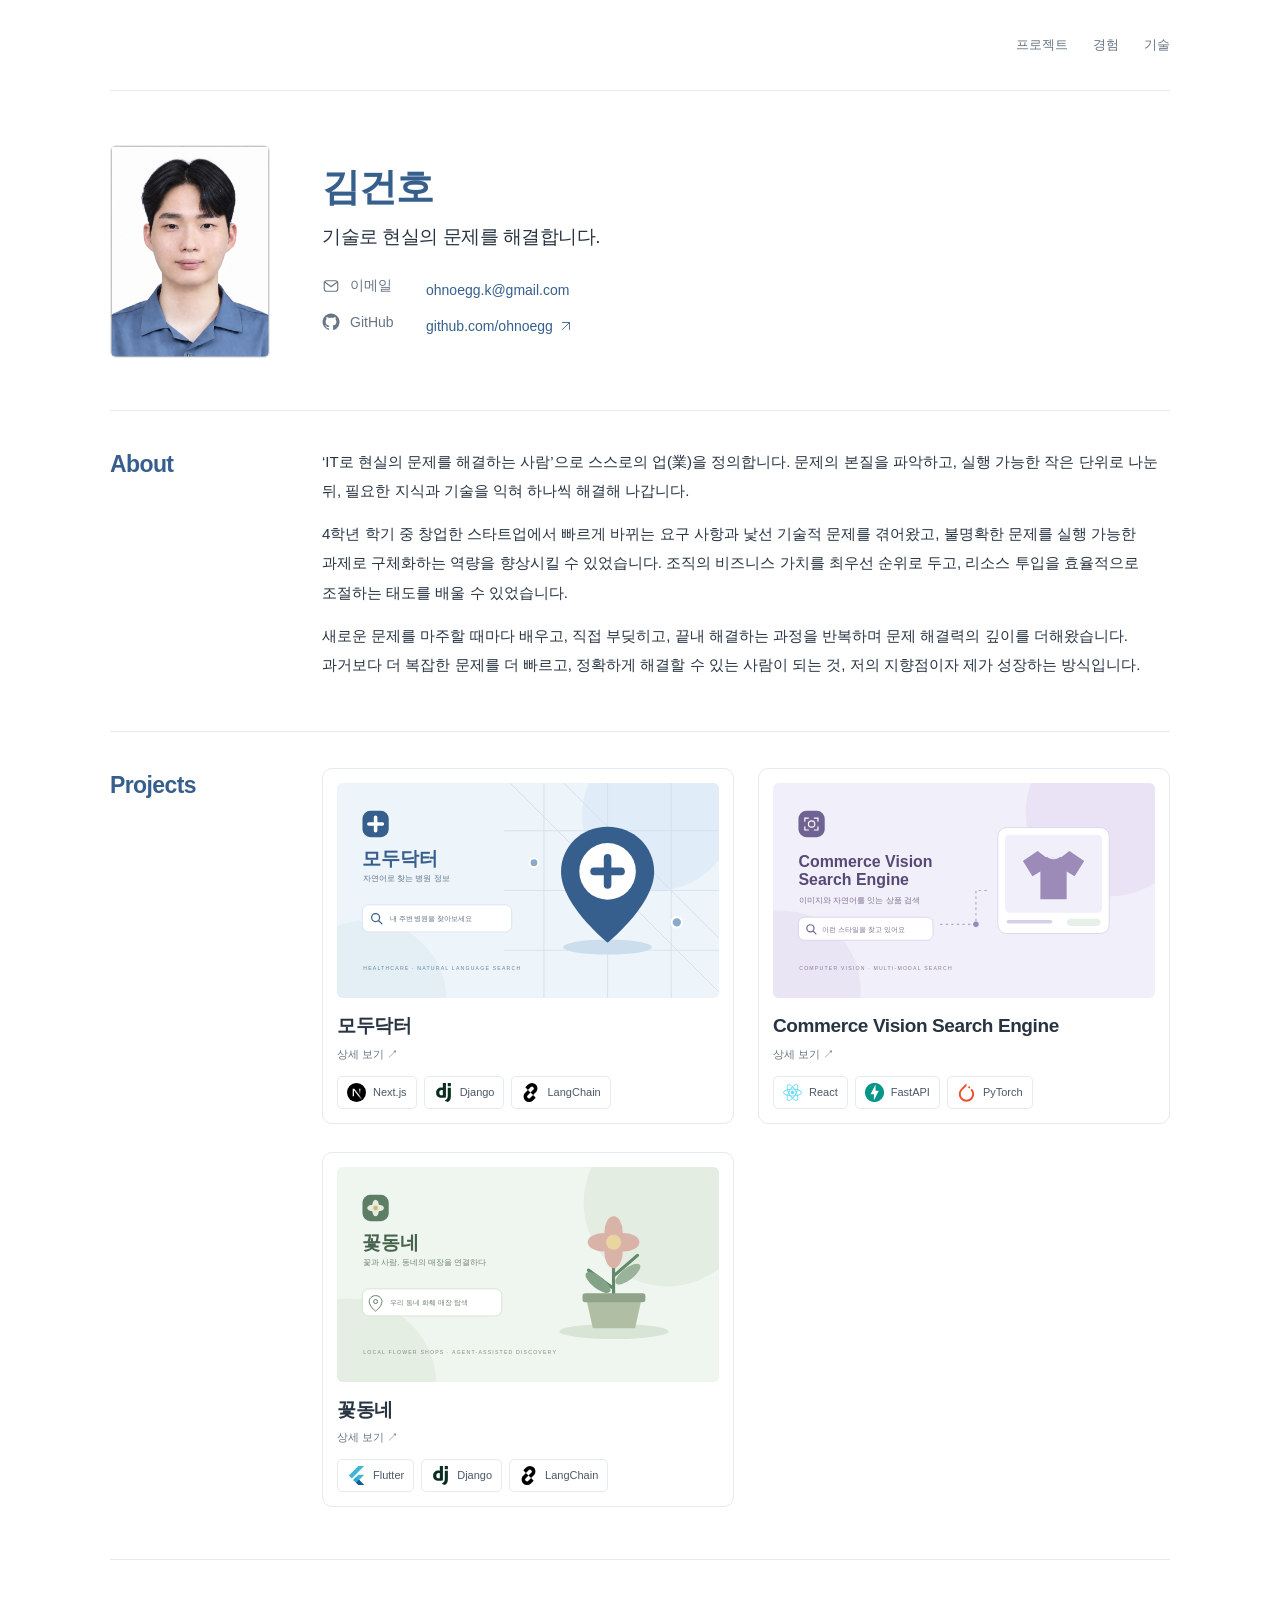
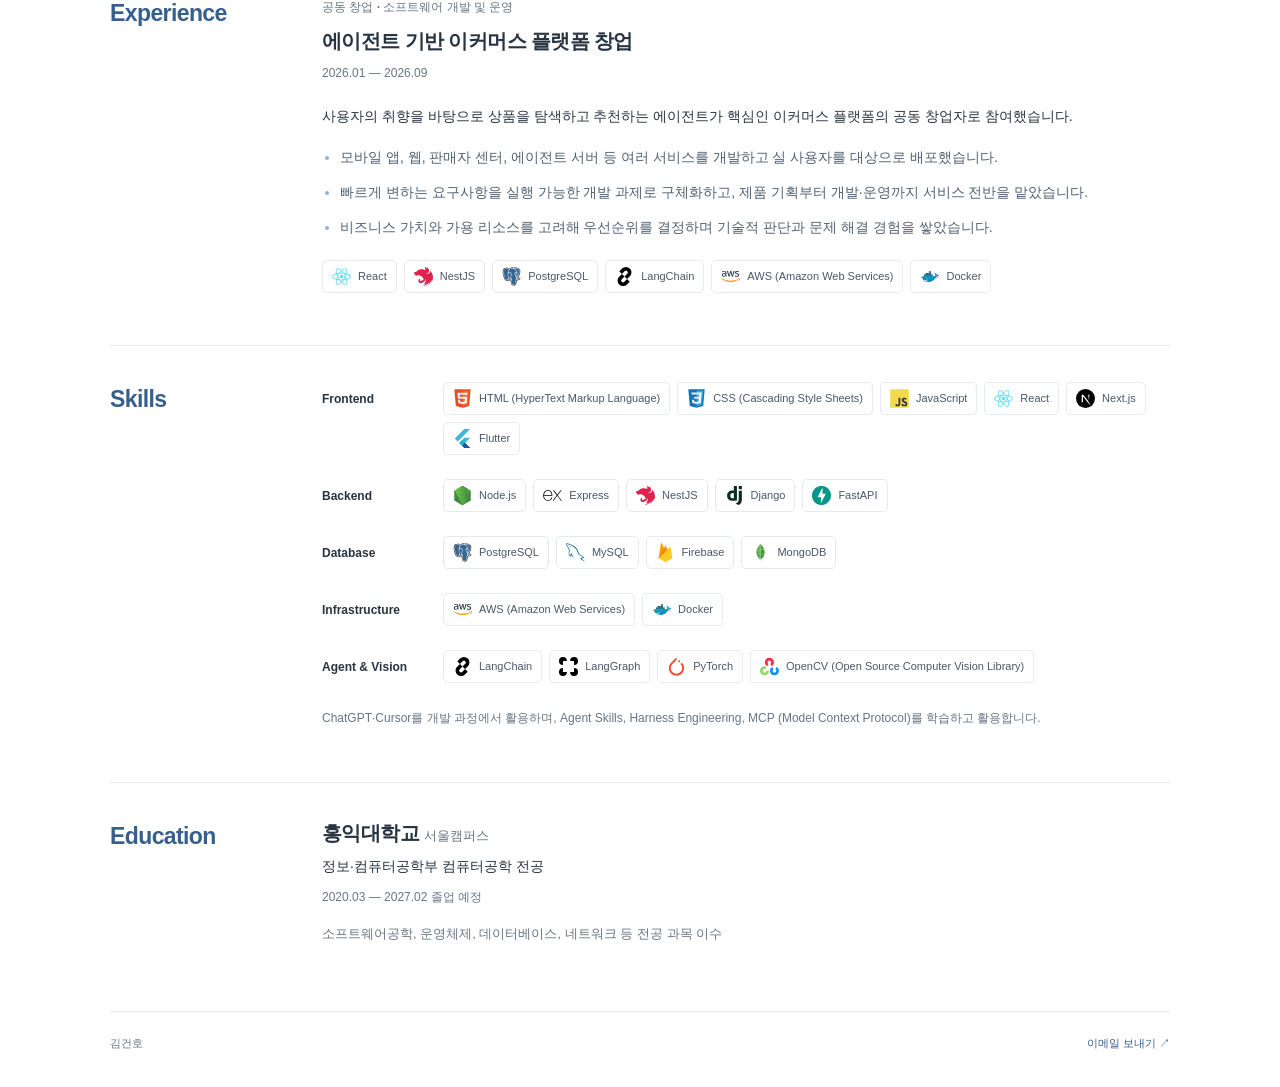
==== commit 3f978555: "Translate main page section headings to English" ====
--- a/index.html
+++ b/index.html
@@ -52,7 +52,7 @@
       </section>
 
       <section class="resume-section" aria-labelledby="intro-title">
-        <div class="section-label"><h2 id="intro-title">소개</h2></div>
+        <div class="section-label"><h2 id="intro-title">About</h2></div>
         <div class="section-content intro-content">
           <p>‘IT로 현실의 문제를 해결하는 사람’으로 스스로의 업(業)을 정의합니다. 문제의 본질을 파악하고, 실행 가능한 작은 단위로 나눈 뒤, 필요한 지식과 기술을 익혀 하나씩 해결해 나갑니다.</p>
           <p>4학년 학기 중 창업한 스타트업에서 빠르게 바뀌는 요구 사항과 낯선 기술적 문제를 겪어왔고, 불명확한 문제를 실행 가능한 과제로 구체화하는 역량을 향상시킬 수 있었습니다. 조직의 비즈니스 가치를 최우선 순위로 두고, 리소스 투입을 효율적으로 조절하는 태도를 배울 수 있었습니다.</p>
@@ -61,7 +61,7 @@
       </section>
 
       <section class="resume-section" id="projects" aria-labelledby="projects-title">
-        <div class="section-label"><h2 id="projects-title">프로젝트</h2></div>
+        <div class="section-label"><h2 id="projects-title">Projects</h2></div>
         <div class="project-list">
           <article class="project-card" id="modudoctor" aria-labelledby="modudoctor-title">
             <a class="project-card-link" href="projects/modudoctor/" aria-labelledby="modudoctor-title modudoctor-more">
@@ -111,7 +111,7 @@
       </section>
 
       <section class="resume-section" id="experience" aria-labelledby="experience-title">
-        <div class="section-label"><h2 id="experience-title">경험</h2></div>
+        <div class="section-label"><h2 id="experience-title">Experience</h2></div>
         <article class="experience-content">
           <p class="experience-role">공동 창업 · 소프트웨어 개발 및 운영</p>
           <h3>에이전트 기반 이커머스 플랫폼 창업</h3>
@@ -134,7 +134,7 @@
       </section>
 
       <section class="resume-section" id="skills" aria-labelledby="skills-title">
-        <div class="section-label"><h2 id="skills-title">기술</h2></div>
+        <div class="section-label"><h2 id="skills-title">Skills</h2></div>
         <div>
           <dl class="skill-list">
           <div>
@@ -199,7 +199,7 @@
       </section>
 
       <section class="resume-section" aria-labelledby="education-title">
-        <div class="section-label"><h2 id="education-title">학력</h2></div>
+        <div class="section-label"><h2 id="education-title">Education</h2></div>
         <div class="education-content">
           <h3>홍익대학교 <span class="education-campus">서울캠퍼스</span></h3>
           <p>정보·컴퓨터공학부 컴퓨터공학 전공</p>
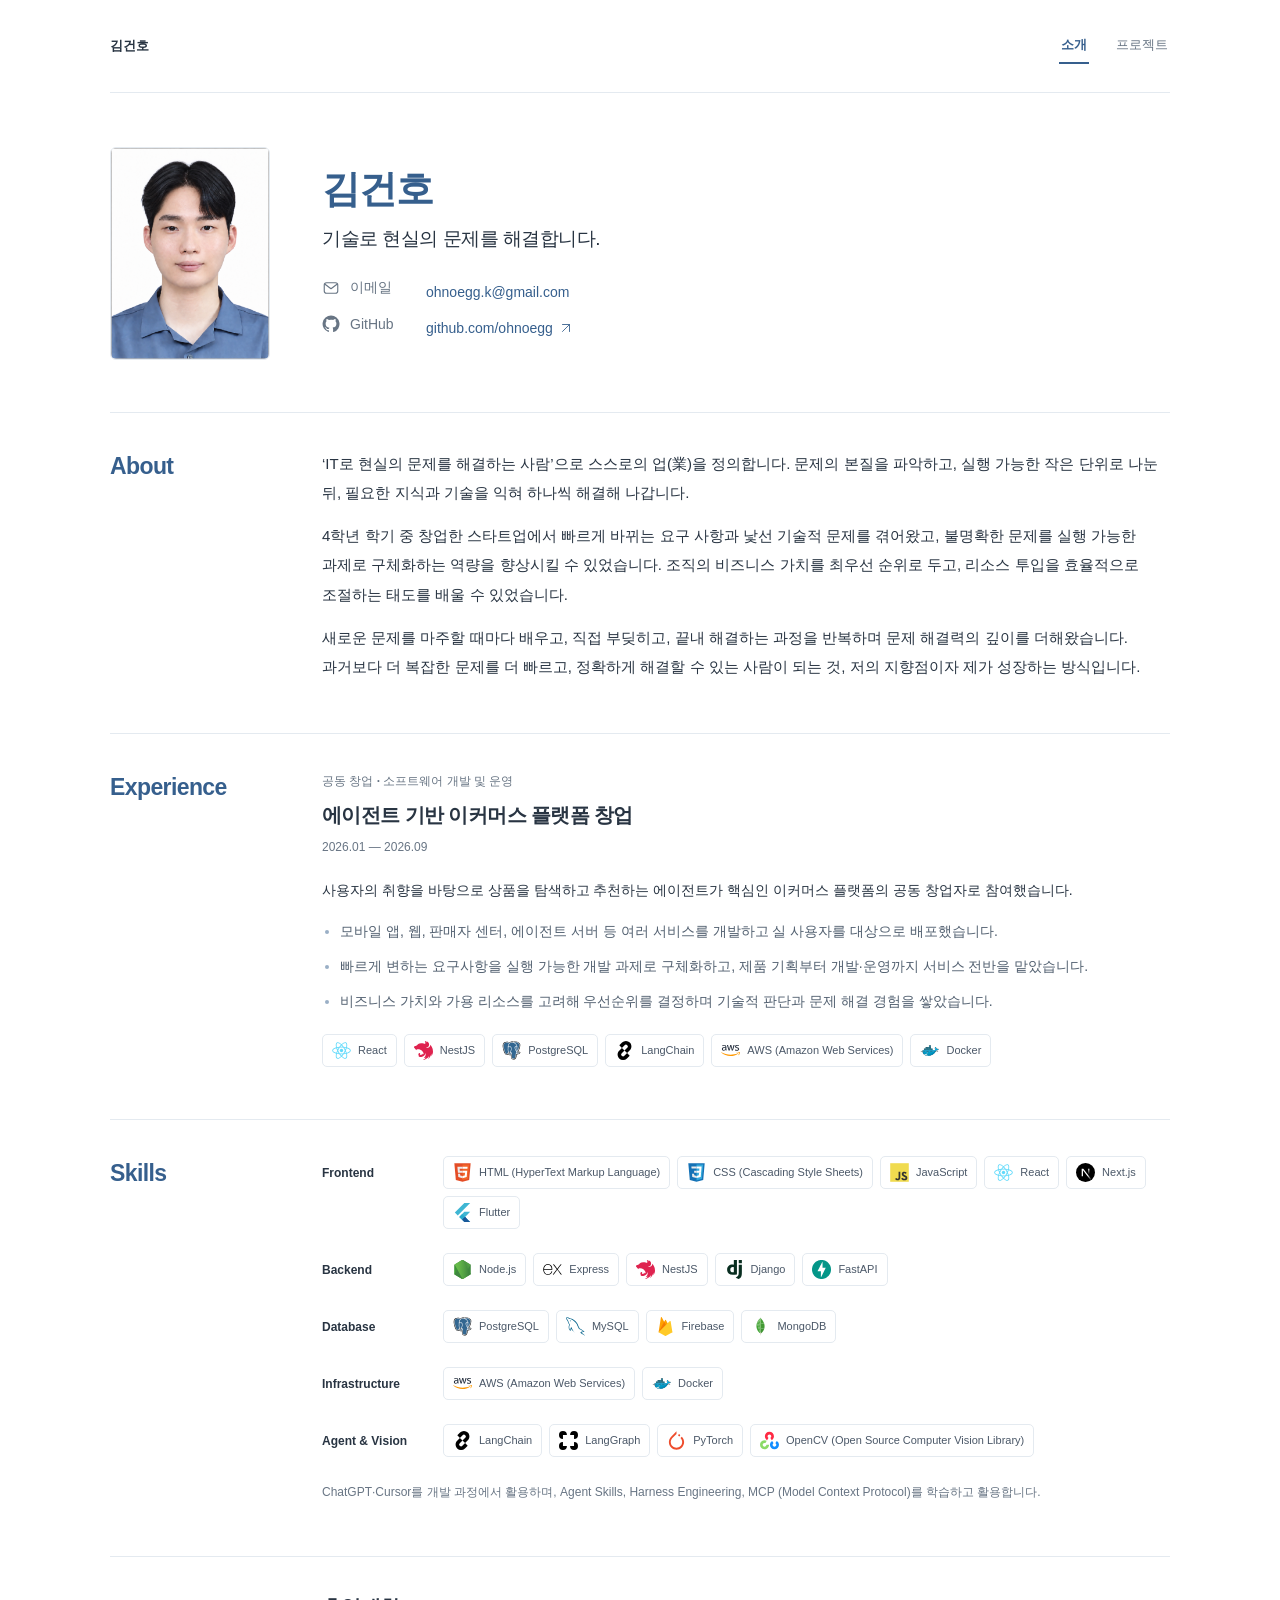
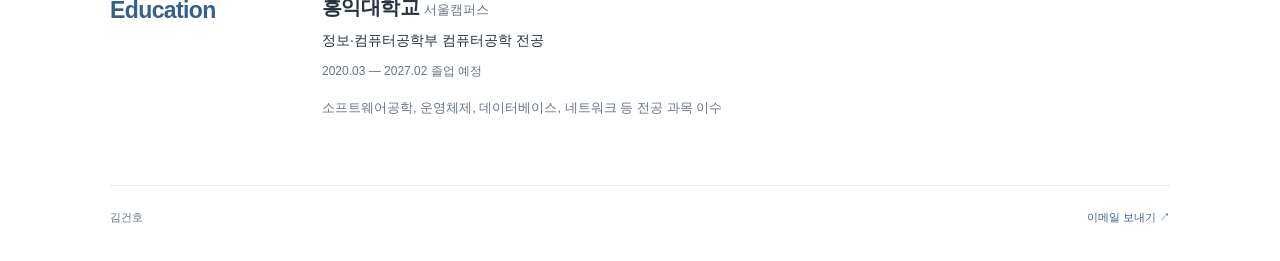
==== commit 7c311059: "Separate projects into a dedicated page with tab navigation" ====
--- a/index.html
+++ b/index.html
@@ -7,7 +7,6 @@
     <meta name="theme-color" content="#ffffff" />
     <title>김건호 | 포트폴리오</title>
     <link rel="stylesheet" href="styles.css" />
-    <script src="project-links.js" defer></script>
   </head>
   <body>
     <a class="skip-link" href="#main">본문으로 바로가기</a>
@@ -26,10 +25,10 @@
 
 
     <header class="site-header container">
-      <nav aria-label="주요 섹션">
-        <a href="#projects">프로젝트</a>
-        <a href="#experience">경험</a>
-        <a href="#skills">기술</a>
+      <a class="site-home" href="./">김건호</a>
+      <nav aria-label="주요 페이지">
+        <a href="./" aria-current="page">소개</a>
+        <a href="projects/">프로젝트</a>
       </nav>
     </header>
     <main class="container" id="main">
@@ -57,56 +56,6 @@
           <p>‘IT로 현실의 문제를 해결하는 사람’으로 스스로의 업(業)을 정의합니다. 문제의 본질을 파악하고, 실행 가능한 작은 단위로 나눈 뒤, 필요한 지식과 기술을 익혀 하나씩 해결해 나갑니다.</p>
           <p>4학년 학기 중 창업한 스타트업에서 빠르게 바뀌는 요구 사항과 낯선 기술적 문제를 겪어왔고, 불명확한 문제를 실행 가능한 과제로 구체화하는 역량을 향상시킬 수 있었습니다. 조직의 비즈니스 가치를 최우선 순위로 두고, 리소스 투입을 효율적으로 조절하는 태도를 배울 수 있었습니다.</p>
           <p>새로운 문제를 마주할 때마다 배우고, 직접 부딪히고, 끝내 해결하는 과정을 반복하며 문제 해결력의 깊이를 더해왔습니다. 과거보다 더 복잡한 문제를 더 빠르고, 정확하게 해결할 수 있는 사람이 되는 것, 저의 지향점이자 제가 성장하는 방식입니다.</p>
-        </div>
-      </section>
-
-      <section class="resume-section" id="projects" aria-labelledby="projects-title">
-        <div class="section-label"><h2 id="projects-title">Projects</h2></div>
-        <div class="project-list">
-          <article class="project-card" id="modudoctor" aria-labelledby="modudoctor-title">
-            <a class="project-card-link" href="projects/modudoctor/" aria-labelledby="modudoctor-title modudoctor-more">
-              <img class="project-thumbnail" src="assets/projects/modudoctor.svg" width="960" height="540" alt="" loading="lazy" />
-              <div class="project-card-heading">
-                <h3 id="modudoctor-title">모두닥터</h3>
-                <span class="project-card-more" id="modudoctor-more">상세 보기 <span aria-hidden="true">↗</span></span>
-              </div>
-            </a>
-            <ul class="tech-tags" aria-label="모두닥터 주요 기술">
-                  <li><a href="https://nextjs.org/" target="_blank" rel="noopener noreferrer"><img src="assets/tech/nextjs.svg" width="20" height="20" alt="" loading="lazy" /><span>Next.js</span><span class="sr-only"> 공식 홈페이지 (새 탭)</span></a></li>
-                  <li><a href="https://www.djangoproject.com/" target="_blank" rel="noopener noreferrer"><img src="assets/tech/django.svg" width="20" height="20" alt="" loading="lazy" /><span>Django</span><span class="sr-only"> 공식 홈페이지 (새 탭)</span></a></li>
-                  <li><a href="https://www.langchain.com/" target="_blank" rel="noopener noreferrer"><img src="assets/tech/langchain.svg" width="20" height="20" alt="" loading="lazy" /><span>LangChain</span><span class="sr-only"> 공식 홈페이지 (새 탭)</span></a></li>
-            </ul>
-          </article>
-
-          <article class="project-card" id="commerce-vision" aria-labelledby="commerce-vision-title">
-            <a class="project-card-link" href="projects/commerce-vision/" aria-labelledby="commerce-vision-title commerce-vision-more">
-              <img class="project-thumbnail" src="assets/projects/commerce-vision.svg" width="960" height="540" alt="" loading="lazy" />
-              <div class="project-card-heading">
-                <h3 id="commerce-vision-title">Commerce Vision Search Engine</h3>
-                <span class="project-card-more" id="commerce-vision-more">상세 보기 <span aria-hidden="true">↗</span></span>
-              </div>
-            </a>
-            <ul class="tech-tags" aria-label="Commerce Vision Search Engine 주요 기술">
-                  <li><a href="https://react.dev/" target="_blank" rel="noopener noreferrer"><img src="assets/tech/react.svg" width="20" height="20" alt="" loading="lazy" /><span>React</span><span class="sr-only"> 공식 홈페이지 (새 탭)</span></a></li>
-                  <li><a href="https://fastapi.tiangolo.com/" target="_blank" rel="noopener noreferrer"><img src="assets/tech/fastapi.svg" width="20" height="20" alt="" loading="lazy" /><span>FastAPI</span><span class="sr-only"> 공식 홈페이지 (새 탭)</span></a></li>
-                  <li><a href="https://pytorch.org/" target="_blank" rel="noopener noreferrer"><img src="assets/tech/pytorch.svg" width="20" height="20" alt="" loading="lazy" /><span>PyTorch</span><span class="sr-only"> 공식 홈페이지 (새 탭)</span></a></li>
-            </ul>
-          </article>
-
-          <article class="project-card" id="kkotdongnae" aria-labelledby="kkotdongnae-title">
-            <a class="project-card-link" href="projects/kkotdongnae/" aria-labelledby="kkotdongnae-title kkotdongnae-more">
-              <img class="project-thumbnail" src="assets/projects/kkotdongnae.svg" width="960" height="540" alt="" loading="lazy" />
-              <div class="project-card-heading">
-                <h3 id="kkotdongnae-title">꽃동네</h3>
-                <span class="project-card-more" id="kkotdongnae-more">상세 보기 <span aria-hidden="true">↗</span></span>
-              </div>
-            </a>
-            <ul class="tech-tags" aria-label="꽃동네 주요 기술">
-                  <li><a href="https://flutter.dev/" target="_blank" rel="noopener noreferrer"><img src="assets/tech/flutter.svg" width="20" height="20" alt="" loading="lazy" /><span>Flutter</span><span class="sr-only"> 공식 홈페이지 (새 탭)</span></a></li>
-                  <li><a href="https://www.djangoproject.com/" target="_blank" rel="noopener noreferrer"><img src="assets/tech/django.svg" width="20" height="20" alt="" loading="lazy" /><span>Django</span><span class="sr-only"> 공식 홈페이지 (새 탭)</span></a></li>
-                  <li><a href="https://www.langchain.com/" target="_blank" rel="noopener noreferrer"><img src="assets/tech/langchain.svg" width="20" height="20" alt="" loading="lazy" /><span>LangChain</span><span class="sr-only"> 공식 홈페이지 (새 탭)</span></a></li>
-            </ul>
-          </article>
         </div>
       </section>
 
--- a/styles.css
+++ b/styles.css
@@ -28,11 +28,12 @@
 .skip-link { position: absolute; top: 12px; left: 12px; z-index: 2; padding: 12px 18px; background: var(--text); color: white; transform: translateY(-200%); }
 .skip-link:focus { transform: translateY(0); }
 
-/* 기존의 흰 배경과 푸른 강조색을 유지하며 섹션 탐색을 제공합니다. */
+/* 소개와 프로젝트를 독립된 페이지로 탐색하고 현재 위치를 표시합니다. */
 .site-header { display: flex; align-items: center; justify-content: flex-end; gap: 20px; padding-block: 28px; border-bottom: 1px solid var(--line); font-size: 13px; }
 .site-header nav { display: flex; gap: 25px; }
-.site-header nav a { color: var(--muted); padding-block: 8px; }
-.site-header nav a:hover { color: var(--accent); }
+.site-header nav a { color: var(--muted); padding: 8px 2px; border-bottom: 2px solid transparent; }
+.site-header nav a:hover { color: var(--accent); text-decoration: none; }
+.site-header nav a[aria-current] { color: var(--accent); border-bottom-color: var(--accent); font-weight: 600; }
 .profile { display: grid; grid-template-columns: var(--label-width) minmax(0, 1fr); align-items: center; gap: var(--column-gap); margin-top: 54px; }
 .profile-photo { width: 100%; height: auto; border-radius: 6px; border: 1px solid var(--line); }
 h1 { color: var(--accent); font-size: 38px; font-weight: 650; letter-spacing: -1.2px; line-height: 1.3; }
@@ -52,6 +53,9 @@
 /* 목록은 대표 이미지와 주요 기술만 보여주며, 구현 근거는 상세 페이지에 정리합니다. */
 .project-list, .resume-section > div, .experience-content { min-width: 0; }
 .project-list { display: grid; grid-template-columns: repeat(2, minmax(0, 1fr)); gap: 28px 24px; }
+.projects-page { margin-top: 54px; }
+.projects-heading { margin-bottom: 32px; }
+.projects-heading p { margin-top: 12px; color: var(--muted); font-size: 15px; line-height: 1.8; word-break: keep-all; }
 .project-card { position: relative; min-width: 0; padding: 14px; border: 1px solid var(--line); border-radius: 10px; transition: border-color .18s, box-shadow .18s; }
 .project-card:hover, .project-card:focus-within { border-color: #9db3cd; box-shadow: 0 6px 18px #28344209; }
 .project-card-link { color: var(--text); }
@@ -61,7 +65,7 @@
 .project-card-link:focus-visible::after { outline: 2px solid var(--accent); outline-offset: 4px; }
 .project-thumbnail { width: 100%; height: auto; aspect-ratio: 16 / 9; object-fit: cover; border-radius: 6px; background: var(--soft); }
 .project-card-heading { margin-top: 15px; }
-.project-card h3 { font-size: 19px; letter-spacing: -.4px; }
+.project-card h2, .project-card h3 { color: var(--text); font-size: 19px; font-weight: 650; line-height: 1.4; letter-spacing: -.4px; overflow-wrap: anywhere; }
 .project-card-more { display: block; margin-top: 7px; color: var(--muted); font-size: 11px; }
 .project-card .tech-tags { margin-top: 14px; }
 .project-card .tech-tags a { position: relative; z-index: 1; }
@@ -134,6 +138,7 @@
   :root { --label-width: 132px; --column-gap: 32px; }
   .container { width: calc(100% - 48px); }
   .profile { margin-top: 36px; }
+  .projects-page { margin-top: 36px; }
   h1 { font-size: 32px; }
   .profile-tagline { font-size: 17px; }
   .resume-section { margin-top: 38px; padding-top: 30px; }
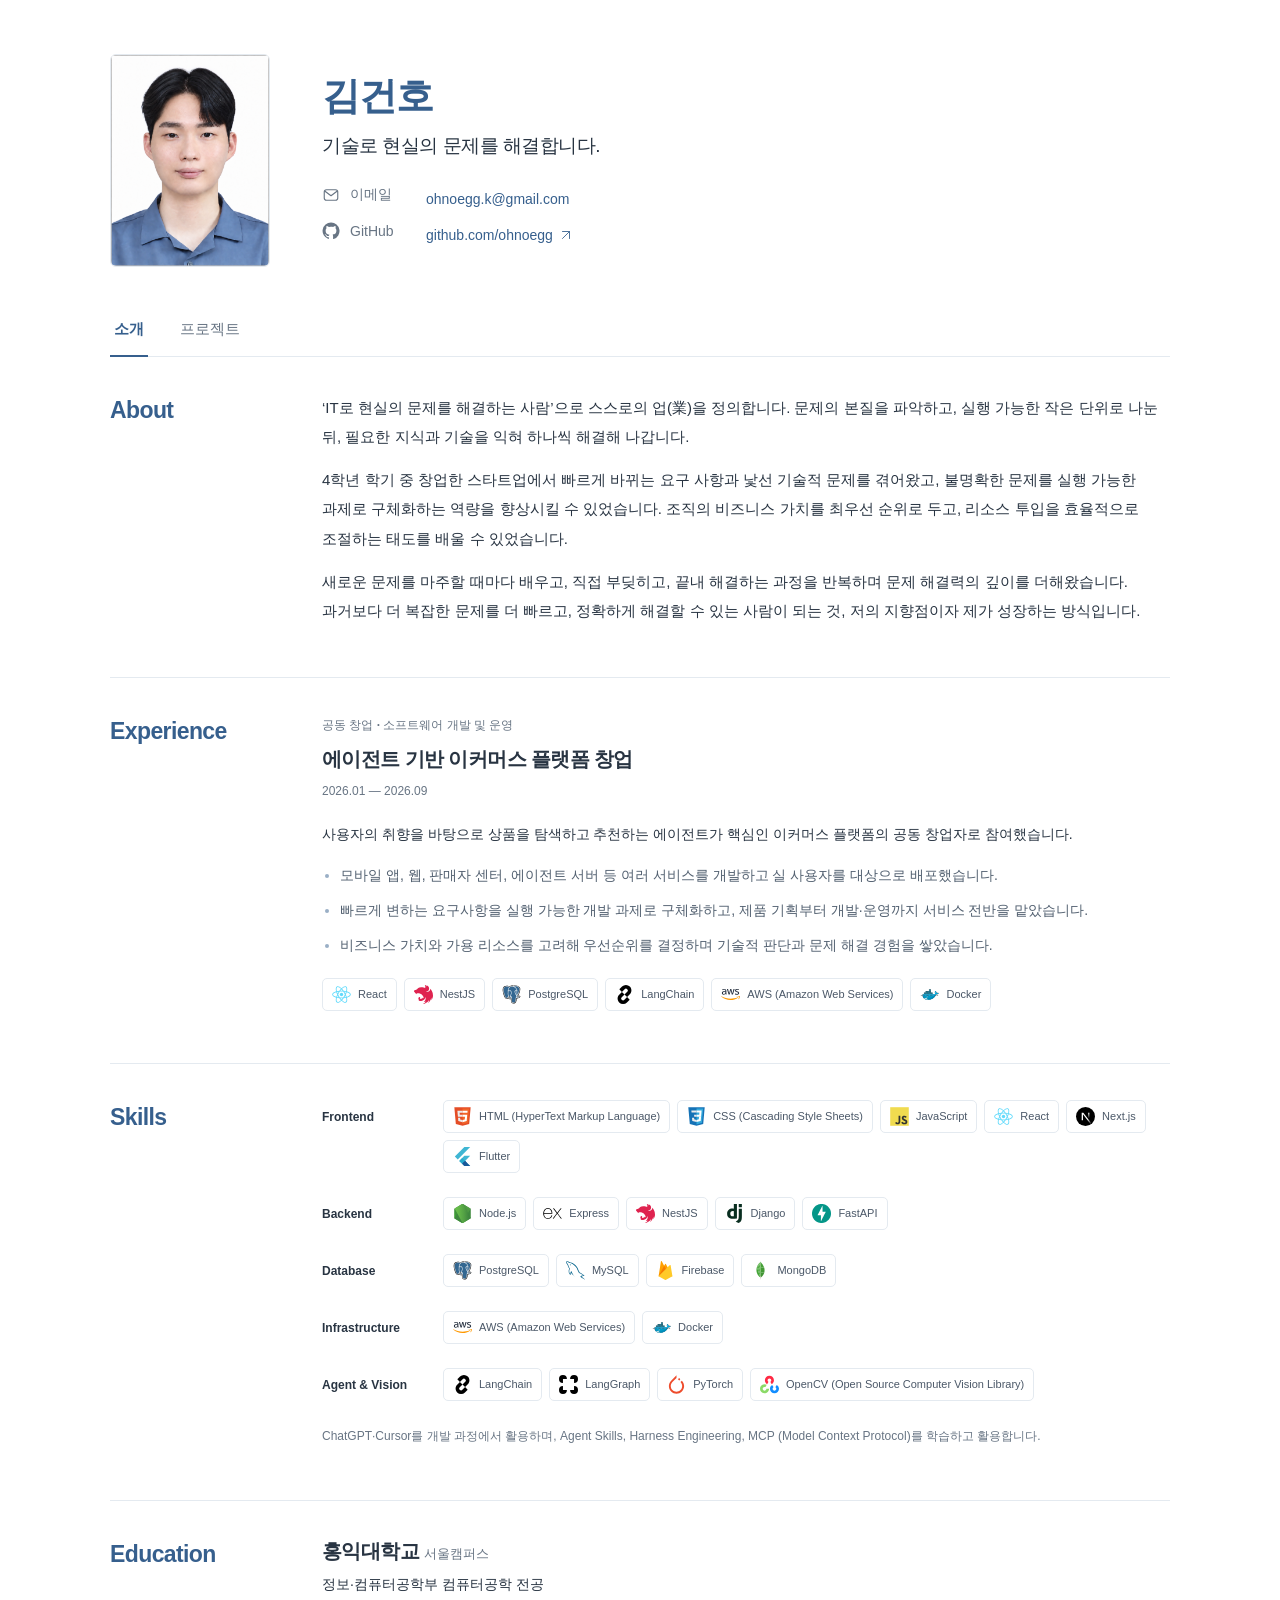
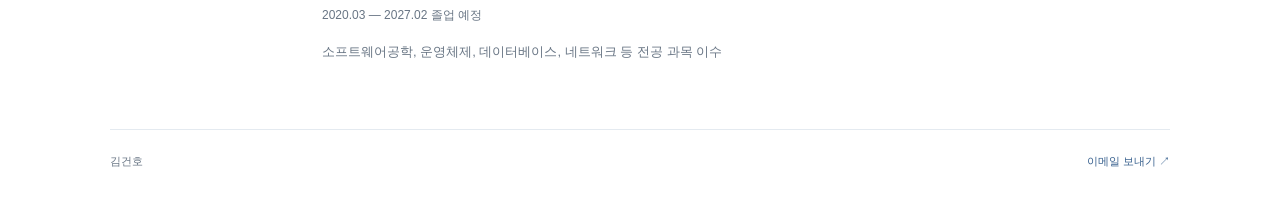
==== commit 5a6f8299: "Move page tabs below the shared profile section" ====
--- a/index.html
+++ b/index.html
@@ -23,14 +23,6 @@
       </symbol>
     </svg>
 
-
-    <header class="site-header container">
-      <a class="site-home" href="./">김건호</a>
-      <nav aria-label="주요 페이지">
-        <a href="./" aria-current="page">소개</a>
-        <a href="projects/">프로젝트</a>
-      </nav>
-    </header>
     <main class="container" id="main">
       <section class="profile" aria-labelledby="profile-name">
         <img class="profile-photo" src="profile.png" width="354" height="472" alt="김건호 프로필 사진" fetchpriority="high" />
@@ -49,6 +41,11 @@
           </dl>
         </div>
       </section>
+
+      <nav class="page-tabs" aria-label="주요 페이지">
+        <a href="./" aria-current="page">소개</a>
+        <a href="projects/">프로젝트</a>
+      </nav>
 
       <section class="resume-section" aria-labelledby="intro-title">
         <div class="section-label"><h2 id="intro-title">About</h2></div>
--- a/styles.css
+++ b/styles.css
@@ -28,12 +28,8 @@
 .skip-link { position: absolute; top: 12px; left: 12px; z-index: 2; padding: 12px 18px; background: var(--text); color: white; transform: translateY(-200%); }
 .skip-link:focus { transform: translateY(0); }
 
-/* 소개와 프로젝트를 독립된 페이지로 탐색하고 현재 위치를 표시합니다. */
+/* 상세 페이지에서는 이름으로 소개 페이지에 돌아갈 수 있습니다. */
 .site-header { display: flex; align-items: center; justify-content: flex-end; gap: 20px; padding-block: 28px; border-bottom: 1px solid var(--line); font-size: 13px; }
-.site-header nav { display: flex; gap: 25px; }
-.site-header nav a { color: var(--muted); padding: 8px 2px; border-bottom: 2px solid transparent; }
-.site-header nav a:hover { color: var(--accent); text-decoration: none; }
-.site-header nav a[aria-current] { color: var(--accent); border-bottom-color: var(--accent); font-weight: 600; }
 .profile { display: grid; grid-template-columns: var(--label-width) minmax(0, 1fr); align-items: center; gap: var(--column-gap); margin-top: 54px; }
 .profile-photo { width: 100%; height: auto; border-radius: 6px; border: 1px solid var(--line); }
 h1 { color: var(--accent); font-size: 38px; font-weight: 650; letter-spacing: -1.2px; line-height: 1.3; }
@@ -44,6 +40,13 @@
 .profile-details dd { min-width: 0; overflow-wrap: anywhere; }
 .profile-details a { display: inline-block; }
 
+/* 공통 프로필 아래에서 소개와 프로젝트 본문을 전환합니다. */
+.page-tabs { display: flex; gap: 28px; margin-top: 36px; border-bottom: 1px solid var(--line); }
+.page-tabs a { padding: 14px 4px; margin-bottom: -1px; border-bottom: 2px solid transparent; color: var(--muted); font-size: 15px; line-height: 1.6; }
+.page-tabs a:hover { color: var(--accent); text-decoration: none; }
+.page-tabs a[aria-current] { color: var(--accent); border-bottom-color: var(--accent); font-weight: 600; }
+.page-tabs + .resume-section { margin-top: 0; border-top: 0; }
+
 /* 항목명을 왼쪽에 배치하는 이력서 구조입니다. */
 .resume-section { display: grid; grid-template-columns: var(--label-width) minmax(0, 1fr); gap: var(--column-gap); margin-top: 52px; padding-top: 36px; border-top: 1px solid var(--line); }
 h2 { color: var(--accent); font-size: 23px; line-height: 1.5; font-weight: 600; letter-spacing: -.6px; }
@@ -53,8 +56,7 @@
 /* 목록은 대표 이미지와 주요 기술만 보여주며, 구현 근거는 상세 페이지에 정리합니다. */
 .project-list, .resume-section > div, .experience-content { min-width: 0; }
 .project-list { display: grid; grid-template-columns: repeat(2, minmax(0, 1fr)); gap: 28px 24px; }
-.projects-page { margin-top: 54px; }
-.projects-heading { margin-bottom: 32px; }
+.projects-heading { margin-top: 36px; margin-bottom: 32px; }
 .projects-heading p { margin-top: 12px; color: var(--muted); font-size: 15px; line-height: 1.8; word-break: keep-all; }
 .project-card { position: relative; min-width: 0; padding: 14px; border: 1px solid var(--line); border-radius: 10px; transition: border-color .18s, box-shadow .18s; }
 .project-card:hover, .project-card:focus-within { border-color: #9db3cd; box-shadow: 0 6px 18px #28344209; }
@@ -138,7 +140,6 @@
   :root { --label-width: 132px; --column-gap: 32px; }
   .container { width: calc(100% - 48px); }
   .profile { margin-top: 36px; }
-  .projects-page { margin-top: 36px; }
   h1 { font-size: 32px; }
   .profile-tagline { font-size: 17px; }
   .resume-section { margin-top: 38px; padding-top: 30px; }
@@ -150,7 +151,9 @@
   html { scroll-padding-top: 20px; }
   .container { width: calc(100% - 40px); }
   .site-header { padding-block: 17px; font-size: 12px; gap: 10px; }
-  .site-header nav { gap: 18px; }
+  .page-tabs { gap: 24px; margin-top: 28px; }
+  .page-tabs a { font-size: 14px; }
+  .projects-heading { margin-top: 30px; }
   .profile { grid-template-columns: 1fr; gap: 22px; }
   .profile-photo { width: 108px; }
   h1 { font-size: 32px; }
@@ -184,7 +187,7 @@
 
 @media print {
   .container { width: 100%; }
-  .site-header, .skip-link, .site-footer { display: none; }
+  .site-header, .page-tabs, .skip-link, .site-footer { display: none; }
   .profile { margin-top: 0; }
   .resume-section { gap: 24px; margin-top: 28px; padding-top: 24px; }
   .project-detail, .project-outcome, .project-stack { break-inside: avoid; }
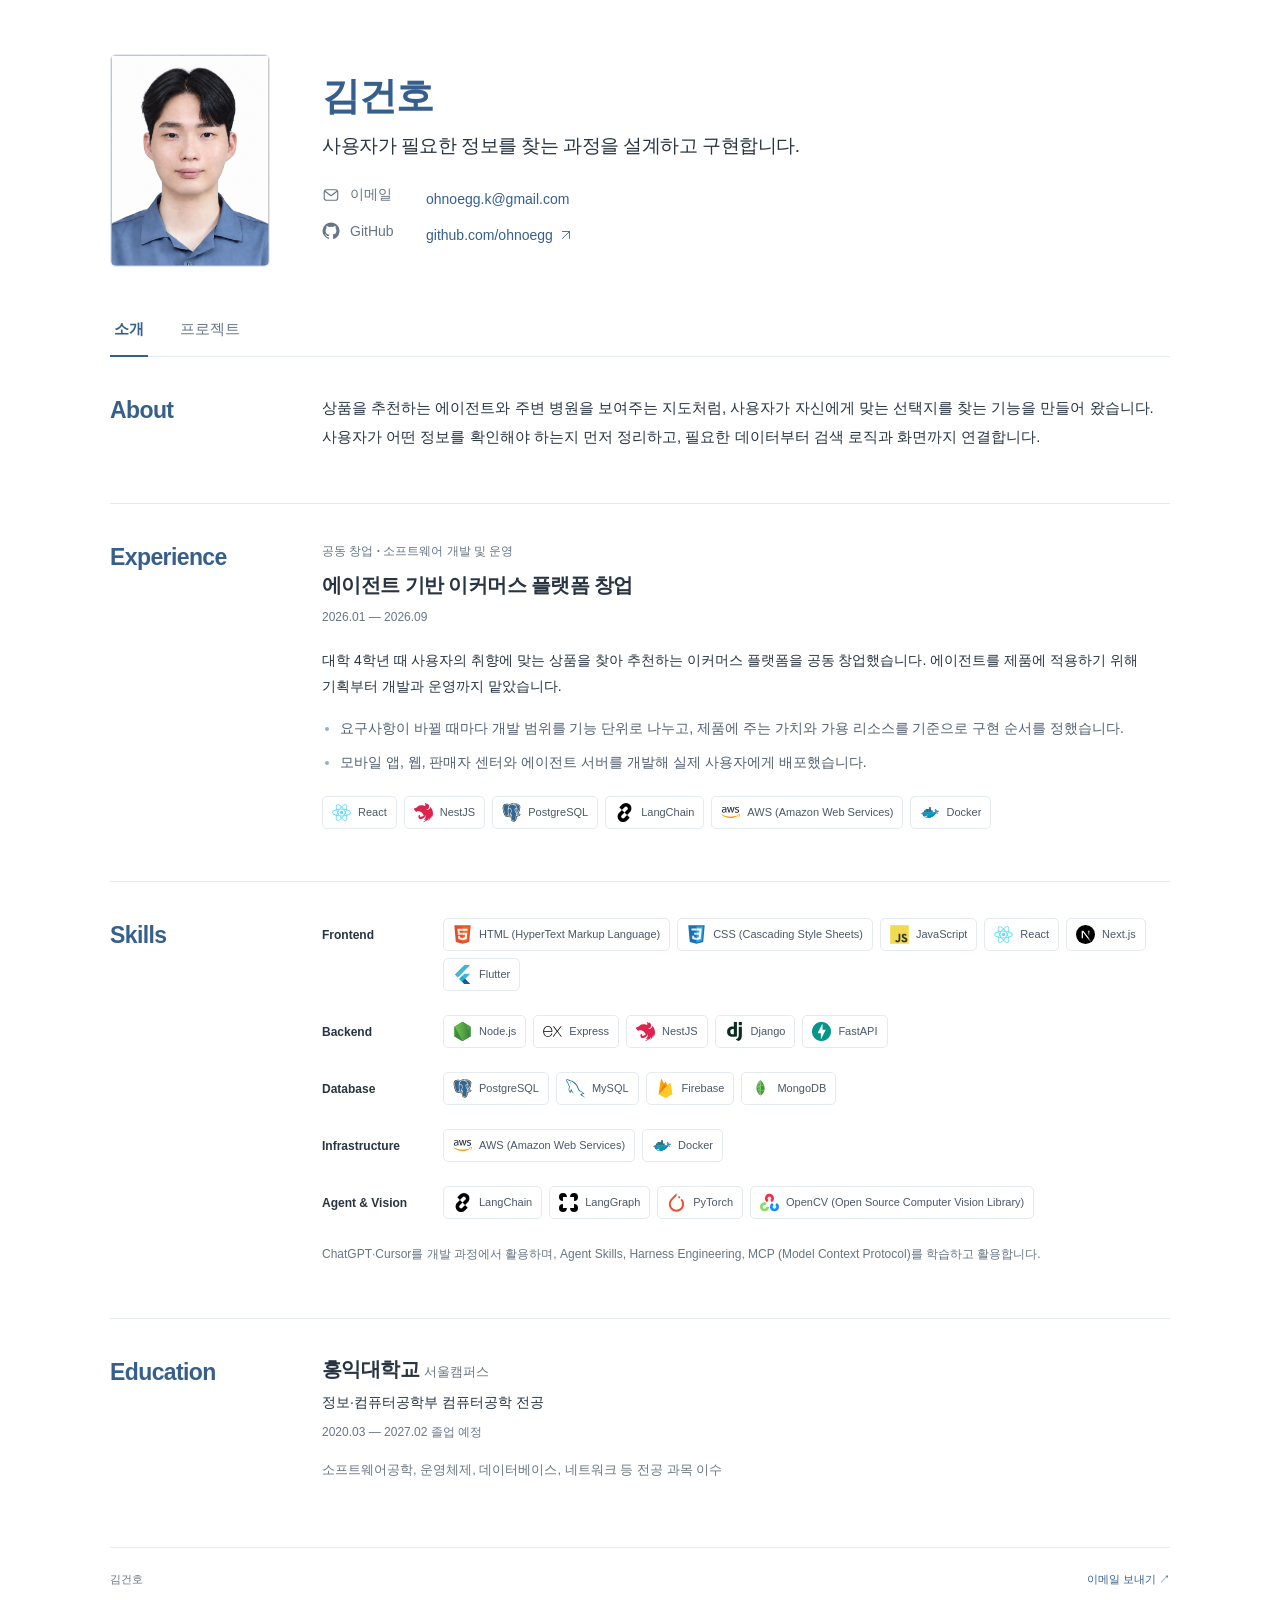
==== commit 0b994c91: "Describe portfolio projects through problems, contributions, and outcomes" ====
--- a/index.html
+++ b/index.html
@@ -3,7 +3,7 @@
   <head>
     <meta charset="utf-8" />
     <meta name="viewport" content="width=device-width, initial-scale=1" />
-    <meta name="description" content="현실의 문제를 기술로 해결하는 개발자 김건호입니다. 모두닥터, Commerce Vision Search Engine, 꽃동네의 구현 과정과 기술 스택을 소개합니다." />
+    <meta name="description" content="검색과 추천 기능을 설계하고 구현하는 개발자 김건호입니다. 이커머스 공동 창업 경험과 병원·상품·꽃집 탐색 프로젝트를 소개합니다." />
     <meta name="theme-color" content="#ffffff" />
     <title>김건호 | 포트폴리오</title>
     <link rel="stylesheet" href="styles.css" />
@@ -28,7 +28,7 @@
         <img class="profile-photo" src="profile.png" width="354" height="472" alt="김건호 프로필 사진" fetchpriority="high" />
         <div class="profile-info">
           <h1 id="profile-name">김건호</h1>
-          <p class="profile-tagline">기술로 현실의 문제를 해결합니다.</p>
+          <p class="profile-tagline">사용자가 필요한 정보를 찾는 과정을 설계하고 구현합니다.</p>
           <dl class="profile-details">
             <div>
               <dt><svg class="icon" aria-hidden="true"><use href="#icon-mail" /></svg>이메일</dt>
@@ -50,9 +50,7 @@
       <section class="resume-section" aria-labelledby="intro-title">
         <div class="section-label"><h2 id="intro-title">About</h2></div>
         <div class="section-content intro-content">
-          <p>‘IT로 현실의 문제를 해결하는 사람’으로 스스로의 업(業)을 정의합니다. 문제의 본질을 파악하고, 실행 가능한 작은 단위로 나눈 뒤, 필요한 지식과 기술을 익혀 하나씩 해결해 나갑니다.</p>
-          <p>4학년 학기 중 창업한 스타트업에서 빠르게 바뀌는 요구 사항과 낯선 기술적 문제를 겪어왔고, 불명확한 문제를 실행 가능한 과제로 구체화하는 역량을 향상시킬 수 있었습니다. 조직의 비즈니스 가치를 최우선 순위로 두고, 리소스 투입을 효율적으로 조절하는 태도를 배울 수 있었습니다.</p>
-          <p>새로운 문제를 마주할 때마다 배우고, 직접 부딪히고, 끝내 해결하는 과정을 반복하며 문제 해결력의 깊이를 더해왔습니다. 과거보다 더 복잡한 문제를 더 빠르고, 정확하게 해결할 수 있는 사람이 되는 것, 저의 지향점이자 제가 성장하는 방식입니다.</p>
+          <p>상품을 추천하는 에이전트와 주변 병원을 보여주는 지도처럼, 사용자가 자신에게 맞는 선택지를 찾는 기능을 만들어 왔습니다. 사용자가 어떤 정보를 확인해야 하는지 먼저 정리하고, 필요한 데이터부터 검색 로직과 화면까지 연결합니다.</p>
         </div>
       </section>
 
@@ -62,11 +60,10 @@
           <p class="experience-role">공동 창업 · 소프트웨어 개발 및 운영</p>
           <h3>에이전트 기반 이커머스 플랫폼 창업</h3>
           <p class="entry-period"><time datetime="2026-01">2026.01</time> — <time datetime="2026-09">2026.09</time></p>
-          <p>사용자의 취향을 바탕으로 상품을 탐색하고 추천하는 에이전트가 핵심인 이커머스 플랫폼의 공동 창업자로 참여했습니다.</p>
+          <p>대학 4학년 때 사용자의 취향에 맞는 상품을 찾아 추천하는 이커머스 플랫폼을 공동 창업했습니다. 에이전트를 제품에 적용하기 위해 기획부터 개발과 운영까지 맡았습니다.</p>
           <ul class="detail-list">
-            <li>모바일 앱, 웹, 판매자 센터, 에이전트 서버 등 여러 서비스를 개발하고 실 사용자를 대상으로 배포했습니다.</li>
-            <li>빠르게 변하는 요구사항을 실행 가능한 개발 과제로 구체화하고, 제품 기획부터 개발·운영까지 서비스 전반을 맡았습니다.</li>
-            <li>비즈니스 가치와 가용 리소스를 고려해 우선순위를 결정하며 기술적 판단과 문제 해결 경험을 쌓았습니다.</li>
+            <li>요구사항이 바뀔 때마다 개발 범위를 기능 단위로 나누고, 제품에 주는 가치와 가용 리소스를 기준으로 구현 순서를 정했습니다.</li>
+            <li>모바일 앱, 웹, 판매자 센터와 에이전트 서버를 개발해 실제 사용자에게 배포했습니다.</li>
           </ul>
               <ul class="tech-tags" aria-label="사용 기술">
                 <li><a href="https://react.dev/" target="_blank" rel="noopener noreferrer"><img src="assets/tech/react.svg" width="20" height="20" alt="" loading="lazy" /><span>React</span><span class="sr-only"> 공식 홈페이지 (새 탭)</span></a></li>
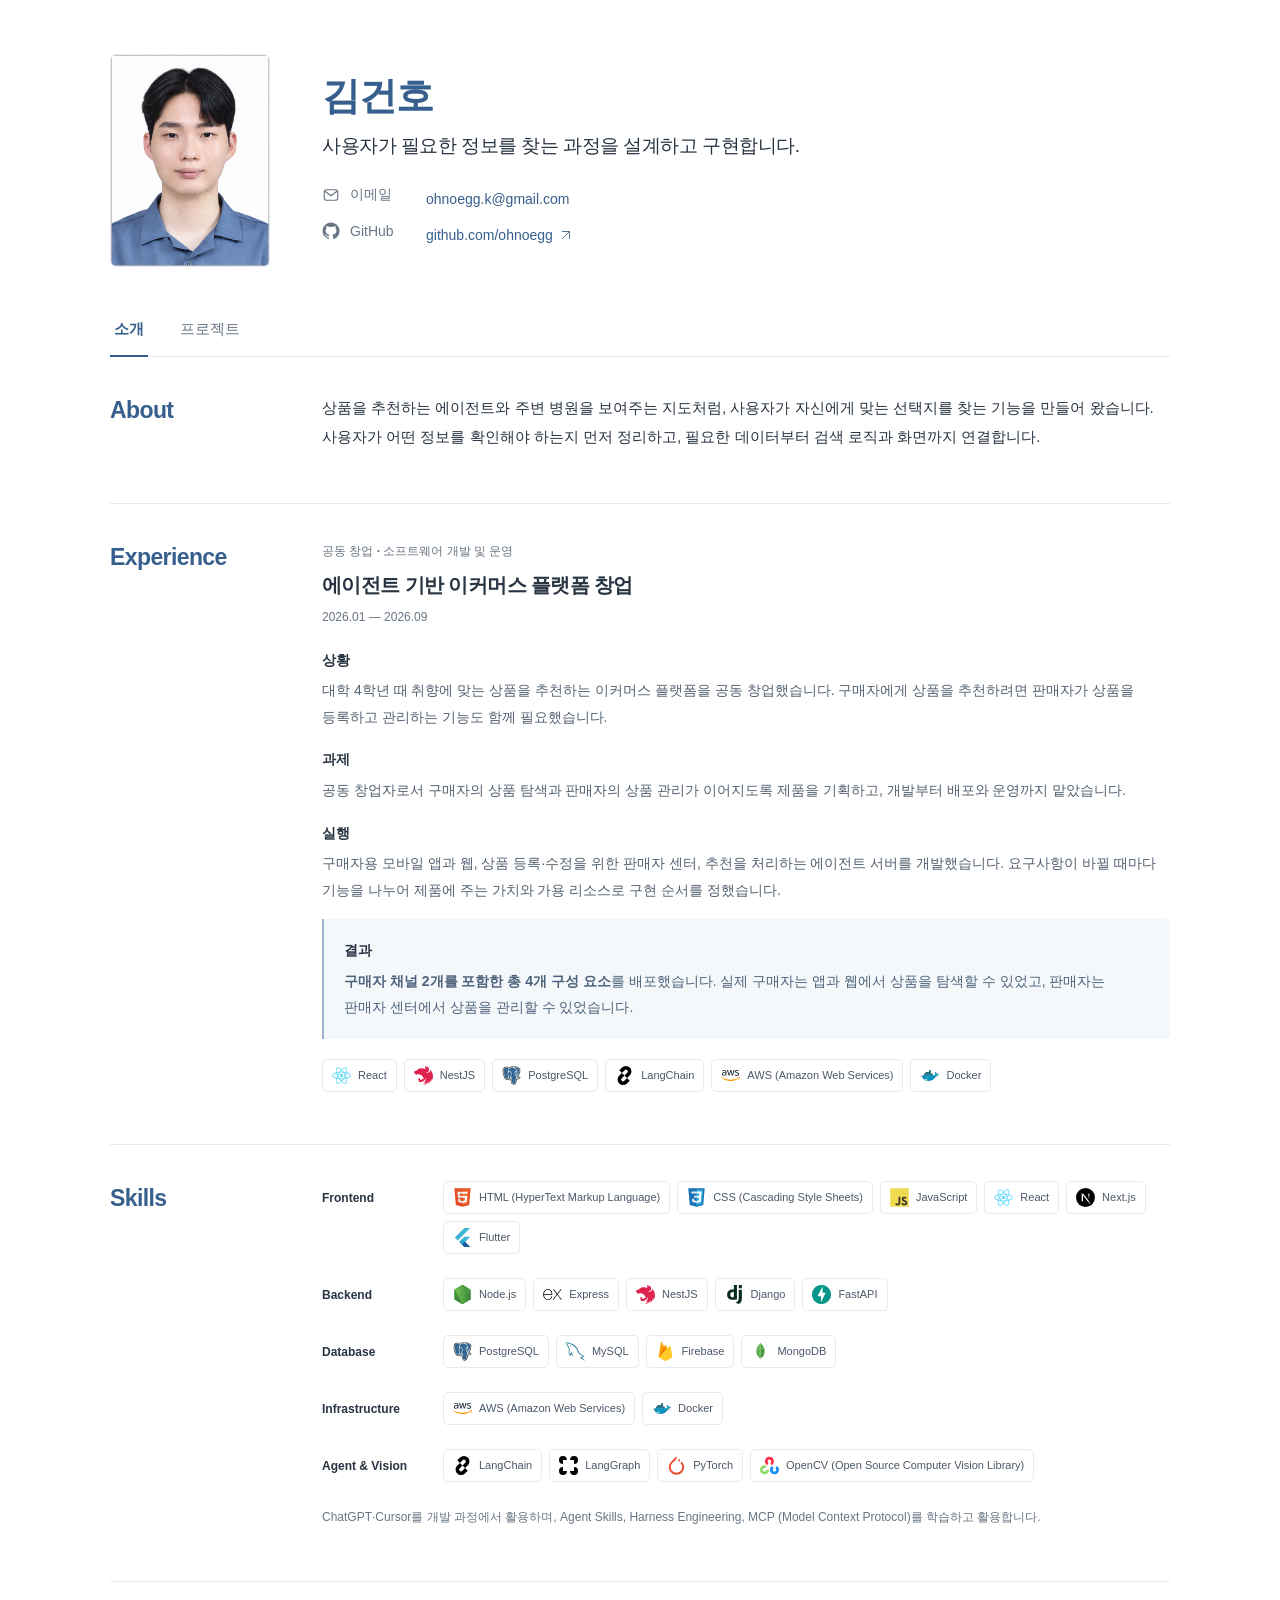
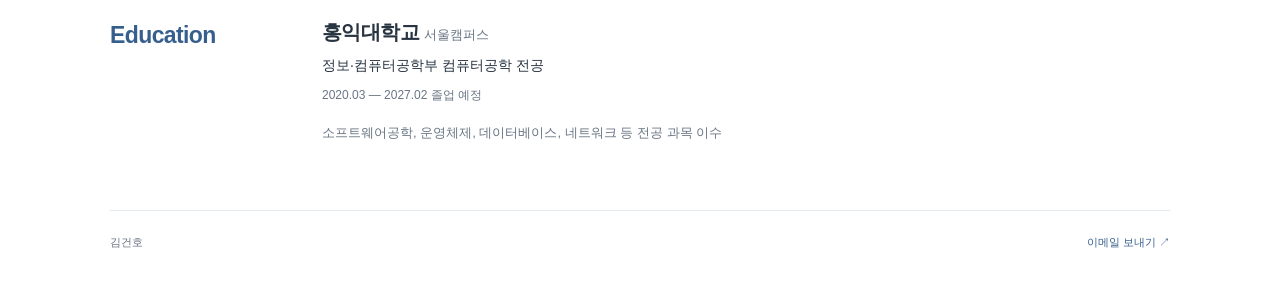
==== commit 9247f87f: "Structure portfolio case studies around verified results" ====
--- a/index.html
+++ b/index.html
@@ -60,11 +60,24 @@
           <p class="experience-role">공동 창업 · 소프트웨어 개발 및 운영</p>
           <h3>에이전트 기반 이커머스 플랫폼 창업</h3>
           <p class="entry-period"><time datetime="2026-01">2026.01</time> — <time datetime="2026-09">2026.09</time></p>
-          <p>대학 4학년 때 사용자의 취향에 맞는 상품을 찾아 추천하는 이커머스 플랫폼을 공동 창업했습니다. 에이전트를 제품에 적용하기 위해 기획부터 개발과 운영까지 맡았습니다.</p>
-          <ul class="detail-list">
-            <li>요구사항이 바뀔 때마다 개발 범위를 기능 단위로 나누고, 제품에 주는 가치와 가용 리소스를 기준으로 구현 순서를 정했습니다.</li>
-            <li>모바일 앱, 웹, 판매자 센터와 에이전트 서버를 개발해 실제 사용자에게 배포했습니다.</li>
-          </ul>
+          <div class="experience-stages">
+            <div class="project-detail">
+              <h4>상황</h4>
+              <p>대학 4학년 때 취향에 맞는 상품을 추천하는 이커머스 플랫폼을 공동 창업했습니다. 구매자에게 상품을 추천하려면 판매자가 상품을 등록하고 관리하는 기능도 함께 필요했습니다.</p>
+            </div>
+            <div class="project-detail">
+              <h4>과제</h4>
+              <p>공동 창업자로서 구매자의 상품 탐색과 판매자의 상품 관리가 이어지도록 제품을 기획하고, 개발부터 배포와 운영까지 맡았습니다.</p>
+            </div>
+            <div class="project-detail">
+              <h4>실행</h4>
+              <p>구매자용 모바일 앱과 웹, 상품 등록·수정을 위한 판매자 센터, 추천을 처리하는 에이전트 서버를 개발했습니다. 요구사항이 바뀔 때마다 기능을 나누어 제품에 주는 가치와 가용 리소스로 구현 순서를 정했습니다.</p>
+            </div>
+            <div class="project-outcome">
+              <h4>결과</h4>
+              <p><strong>구매자 채널 2개를 포함한 총 4개 구성 요소</strong>를 배포했습니다. 실제 구매자는 앱과 웹에서 상품을 탐색할 수 있었고, 판매자는 판매자 센터에서 상품을 관리할 수 있었습니다.</p>
+            </div>
+          </div>
               <ul class="tech-tags" aria-label="사용 기술">
                 <li><a href="https://react.dev/" target="_blank" rel="noopener noreferrer"><img src="assets/tech/react.svg" width="20" height="20" alt="" loading="lazy" /><span>React</span><span class="sr-only"> 공식 홈페이지 (새 탭)</span></a></li>
                 <li><a href="https://nestjs.com/" target="_blank" rel="noopener noreferrer"><img src="assets/tech/nestjs.svg" width="20" height="20" alt="" loading="lazy" /><span>NestJS</span><span class="sr-only"> 공식 홈페이지 (새 탭)</span></a></li>
--- a/styles.css
+++ b/styles.css
@@ -121,8 +121,8 @@
 .experience-role { margin-bottom: 8px; color: var(--muted); font-size: 12px; font-weight: 550; }
 .experience-content h3 { font-size: 20px; }
 .experience-content .entry-period { margin-top: 8px; }
-.experience-content > p:not(.experience-role, .entry-period) { margin-top: 18px; }
-.experience-content .detail-list { margin-top: 15px; }
+.experience-stages { display: grid; gap: 16px; margin-top: 18px; }
+.experience-stages h4 { margin-bottom: 4px; font-size: 14px; font-weight: 650; }
 .experience-content .tech-tags { margin-top: 20px; }
 .skill-list { display: grid; gap: 24px; }
 .skill-list > div { display: grid; grid-template-columns: 105px minmax(0, 1fr); gap: 16px; align-items: start; }
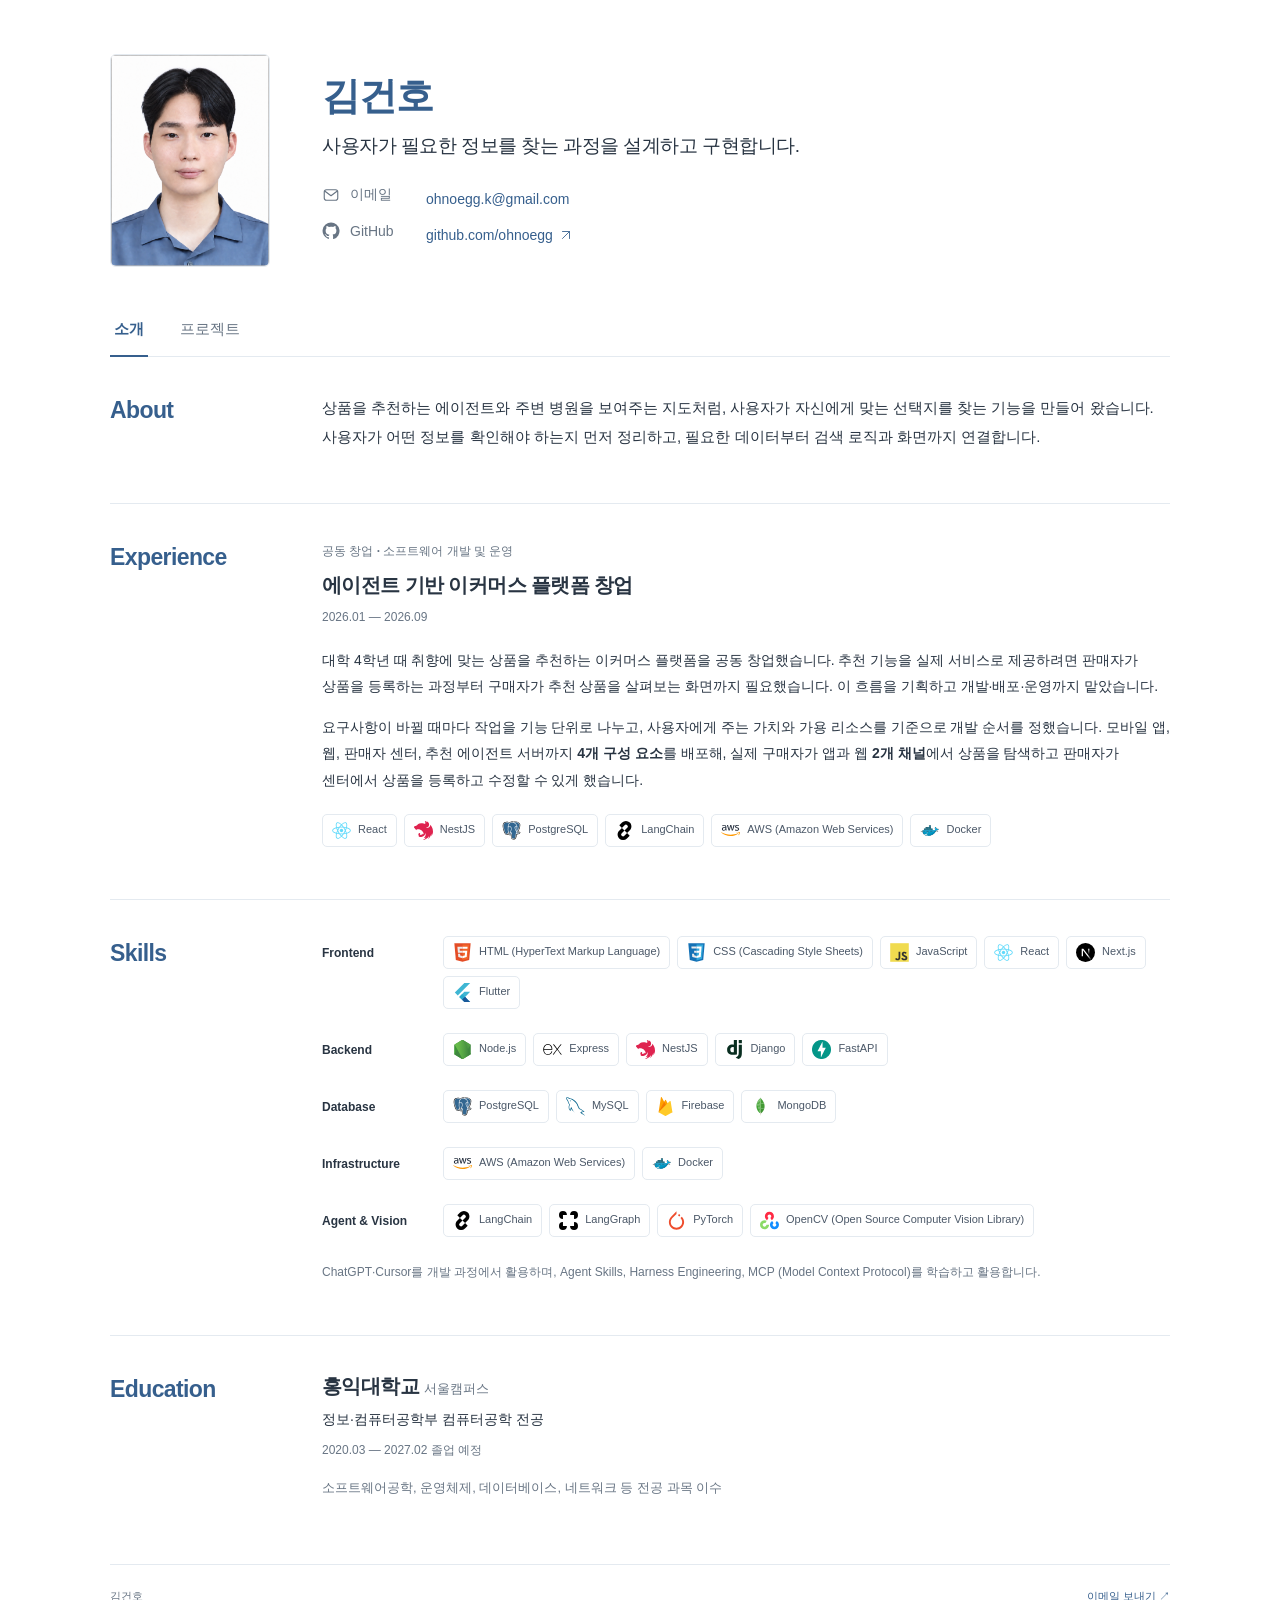
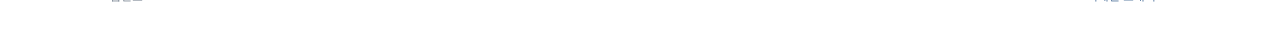
==== commit 5d81f7af: "Integrate portfolio achievements into project narratives" ====
--- a/index.html
+++ b/index.html
@@ -60,23 +60,9 @@
           <p class="experience-role">공동 창업 · 소프트웨어 개발 및 운영</p>
           <h3>에이전트 기반 이커머스 플랫폼 창업</h3>
           <p class="entry-period"><time datetime="2026-01">2026.01</time> — <time datetime="2026-09">2026.09</time></p>
-          <div class="experience-stages">
-            <div class="project-detail">
-              <h4>상황</h4>
-              <p>대학 4학년 때 취향에 맞는 상품을 추천하는 이커머스 플랫폼을 공동 창업했습니다. 구매자에게 상품을 추천하려면 판매자가 상품을 등록하고 관리하는 기능도 함께 필요했습니다.</p>
-            </div>
-            <div class="project-detail">
-              <h4>과제</h4>
-              <p>공동 창업자로서 구매자의 상품 탐색과 판매자의 상품 관리가 이어지도록 제품을 기획하고, 개발부터 배포와 운영까지 맡았습니다.</p>
-            </div>
-            <div class="project-detail">
-              <h4>실행</h4>
-              <p>구매자용 모바일 앱과 웹, 상품 등록·수정을 위한 판매자 센터, 추천을 처리하는 에이전트 서버를 개발했습니다. 요구사항이 바뀔 때마다 기능을 나누어 제품에 주는 가치와 가용 리소스로 구현 순서를 정했습니다.</p>
-            </div>
-            <div class="project-outcome">
-              <h4>결과</h4>
-              <p><strong>구매자 채널 2개를 포함한 총 4개 구성 요소</strong>를 배포했습니다. 실제 구매자는 앱과 웹에서 상품을 탐색할 수 있었고, 판매자는 판매자 센터에서 상품을 관리할 수 있었습니다.</p>
-            </div>
+          <div class="case-narrative">
+            <p>대학 4학년 때 취향에 맞는 상품을 추천하는 이커머스 플랫폼을 공동 창업했습니다. 추천 기능을 실제 서비스로 제공하려면 판매자가 상품을 등록하는 과정부터 구매자가 추천 상품을 살펴보는 화면까지 필요했습니다. 이 흐름을 기획하고 개발·배포·운영까지 맡았습니다.</p>
+            <p>요구사항이 바뀔 때마다 작업을 기능 단위로 나누고, 사용자에게 주는 가치와 가용 리소스를 기준으로 개발 순서를 정했습니다. 모바일 앱, 웹, 판매자 센터, 추천 에이전트 서버까지 <strong>4개 구성 요소</strong>를 배포해, 실제 구매자가 앱과 웹 <strong>2개 채널</strong>에서 상품을 탐색하고 판매자가 센터에서 상품을 등록하고 수정할 수 있게 했습니다.</p>
           </div>
               <ul class="tech-tags" aria-label="사용 기술">
                 <li><a href="https://react.dev/" target="_blank" rel="noopener noreferrer"><img src="assets/tech/react.svg" width="20" height="20" alt="" loading="lazy" /><span>React</span><span class="sr-only"> 공식 홈페이지 (새 탭)</span></a></li>
--- a/styles.css
+++ b/styles.css
@@ -109,20 +109,14 @@
 .tech-tags span { overflow-wrap: anywhere; }
 .project-body { display: grid; gap: 24px; margin-top: 28px; font-size: 14px; line-height: 1.9; word-break: keep-all; overflow-wrap: anywhere; }
 .project-body h2 { margin-bottom: 7px; color: var(--text); font-size: 17px; font-weight: 650; letter-spacing: -.3px; }
-.project-detail p, .detail-list { color: #536171; }
-.detail-list { padding-left: 18px; margin: 0; }
-.detail-list li + li { margin-top: 8px; }
-.detail-list li::marker { color: #9aafc6; }
-.detail-list strong { font-weight: 600; color: #34495e; }
-.project-outcome { padding: 18px 20px; background: var(--soft); border-left: 2px solid #9db3cd; border-radius: 0 5px 5px 0; }
-.project-outcome p { color: #4c627a; }
+.project-detail p { color: #536171; }
+.case-narrative p + p { margin-top: 14px; }
 
 .experience-content { font-size: 14px; line-height: 1.9; word-break: keep-all; overflow-wrap: anywhere; }
 .experience-role { margin-bottom: 8px; color: var(--muted); font-size: 12px; font-weight: 550; }
 .experience-content h3 { font-size: 20px; }
 .experience-content .entry-period { margin-top: 8px; }
-.experience-stages { display: grid; gap: 16px; margin-top: 18px; }
-.experience-stages h4 { margin-bottom: 4px; font-size: 14px; font-weight: 650; }
+.experience-content .case-narrative { margin-top: 18px; }
 .experience-content .tech-tags { margin-top: 20px; }
 .skill-list { display: grid; gap: 24px; }
 .skill-list > div { display: grid; grid-template-columns: 105px minmax(0, 1fr); gap: 16px; align-items: start; }
@@ -173,7 +167,6 @@
   .project-links { gap: 7px; }
   .project-link, .link-unavailable { padding: 9px 10px; font-size: 11px; }
   .project-body { font-size: 13px; line-height: 1.95; }
-  .project-outcome { padding: 15px 16px; }
   .tech-tags li { font-size: 10px; }
   .tech-tags img { width: 17px; height: 17px; }
   .skill-list { gap: 18px; }
@@ -190,7 +183,7 @@
   .site-header, .page-tabs, .skip-link, .site-footer { display: none; }
   .profile { margin-top: 0; }
   .resume-section { gap: 24px; margin-top: 28px; padding-top: 24px; }
-  .project-detail, .project-outcome, .project-stack { break-inside: avoid; }
+  .project-detail, .project-stack { break-inside: avoid; }
   .project-link, .link-unavailable, .tech-tags li { print-color-adjust: exact; }
   a { color: inherit; }
 }
